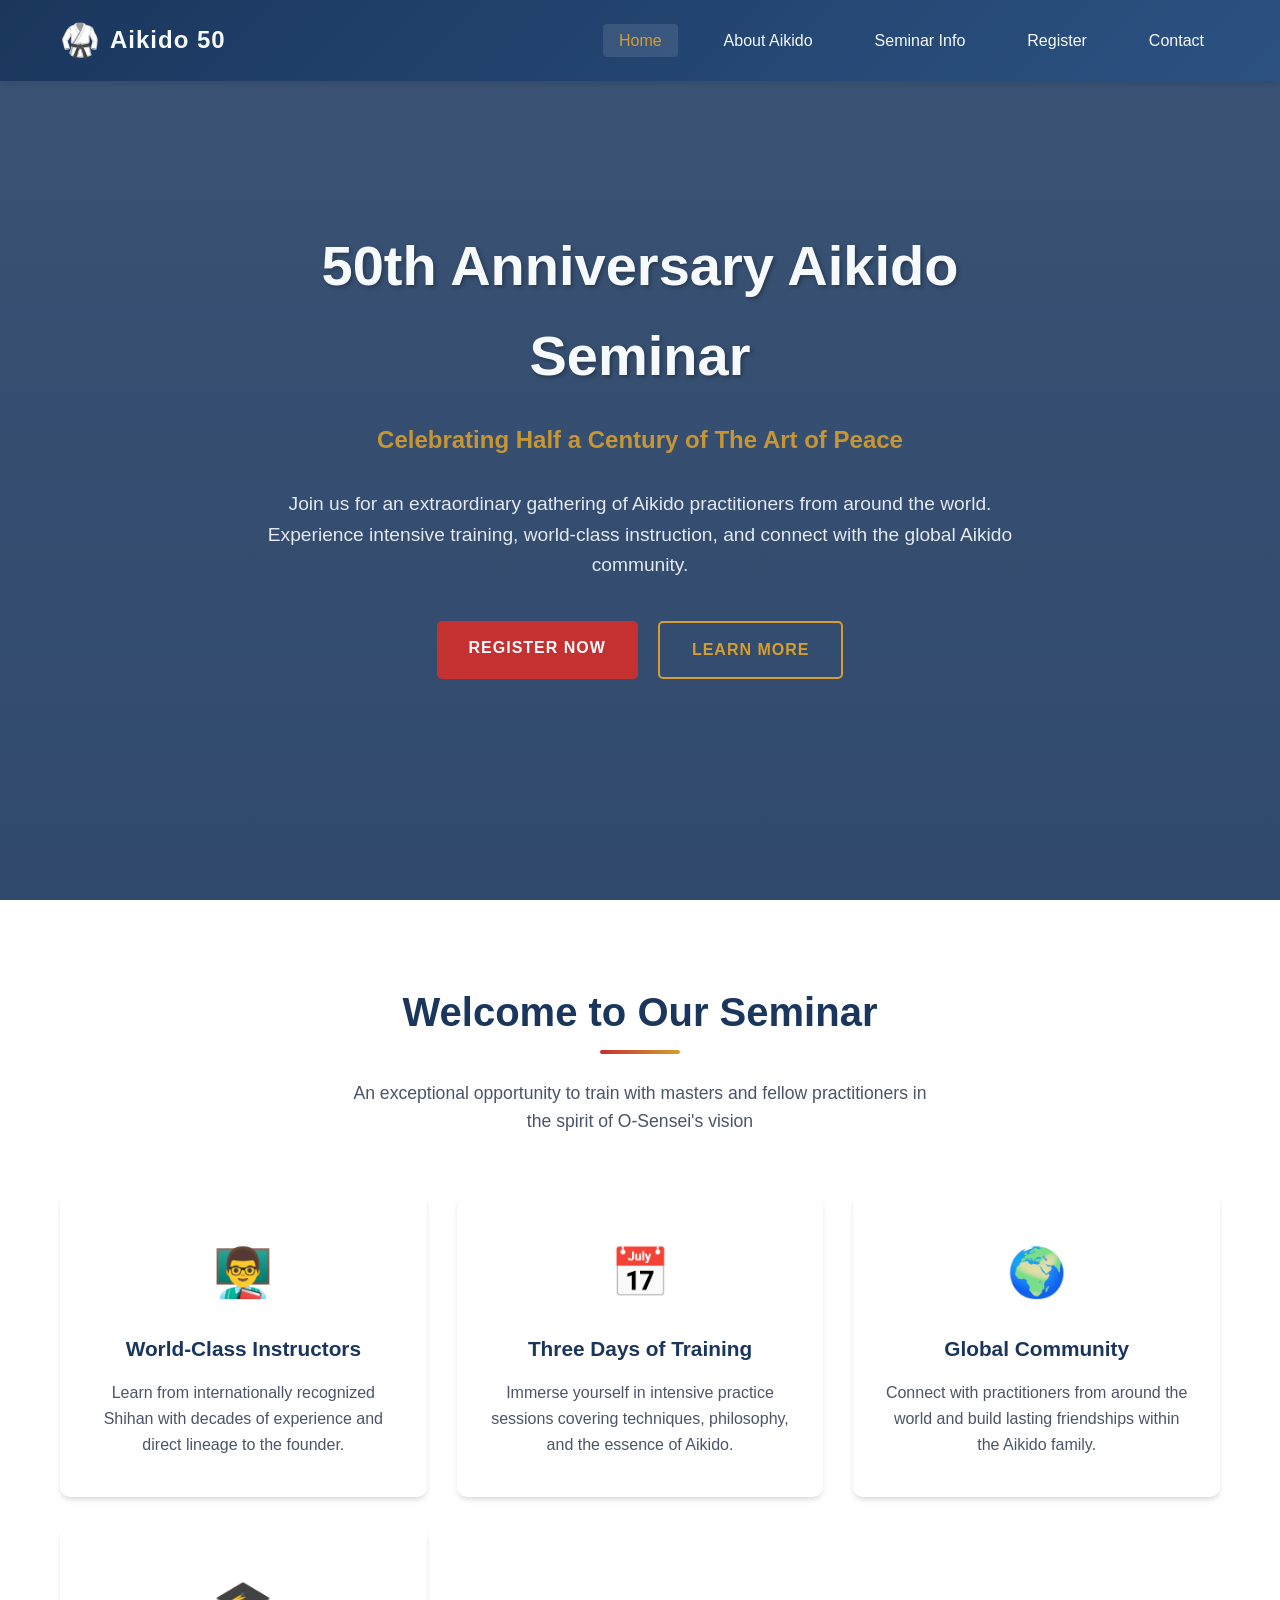
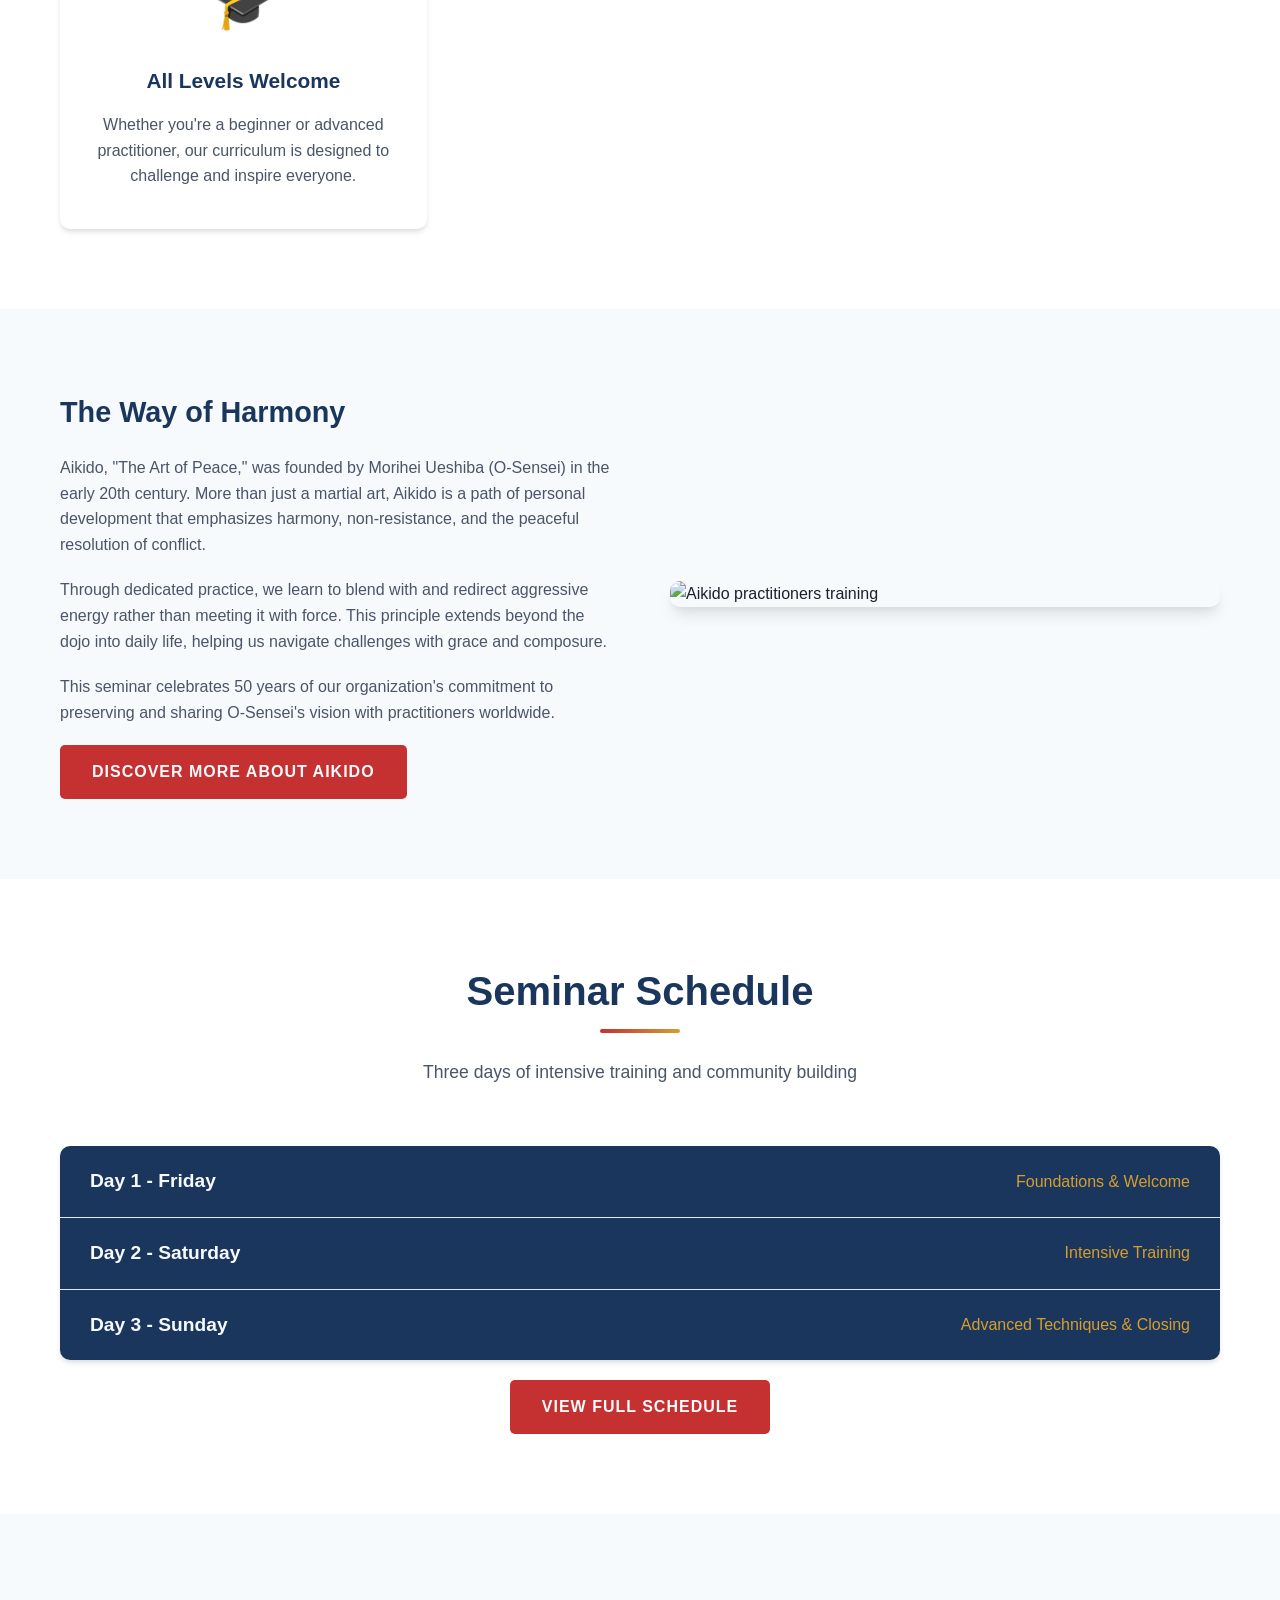
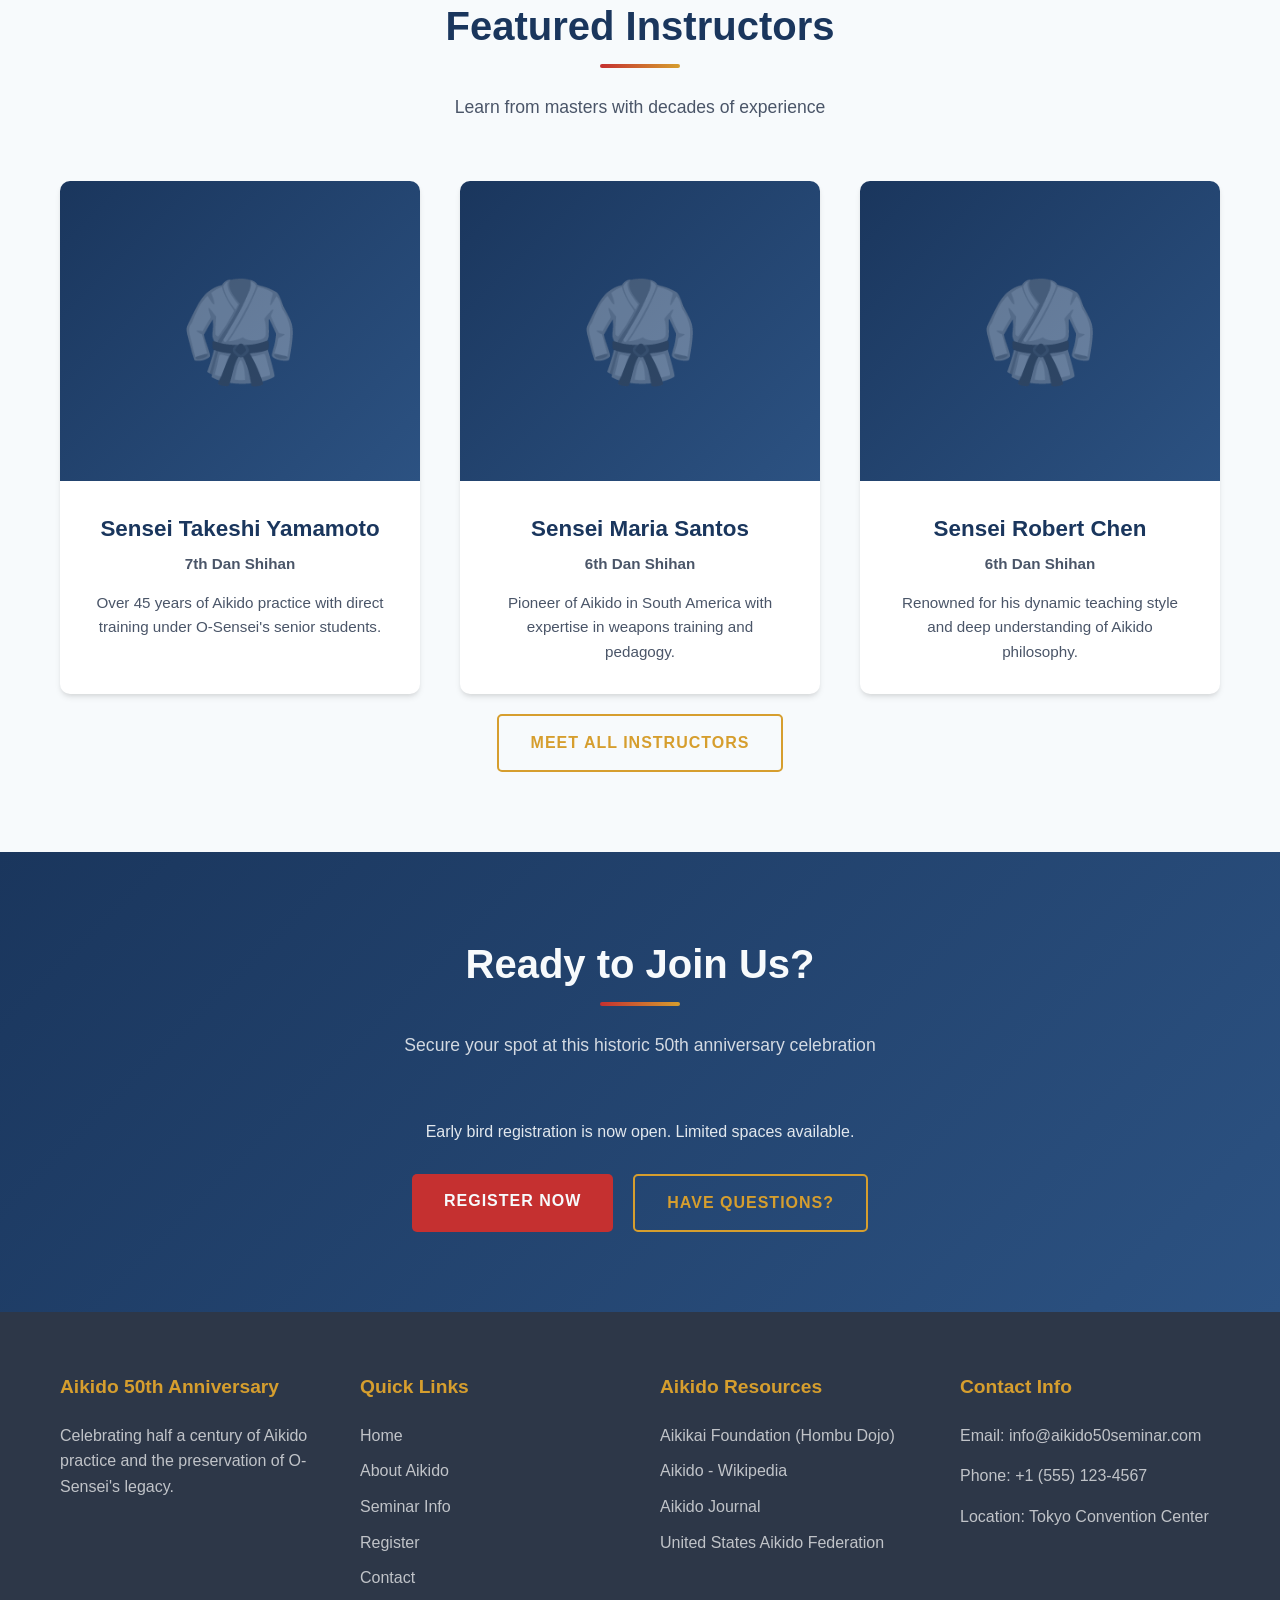
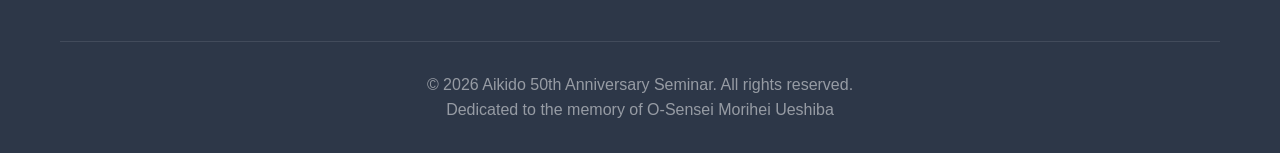
==== index.html @ 399cad99 "Add complete Aikido seminar website Create a responsive multi-page website for the Aikido 50th Anniv" ====
<!DOCTYPE html>
<html lang="en">
<head>
    <meta charset="UTF-8">
    <meta name="viewport" content="width=device-width, initial-scale=1.0">
    <meta name="description" content="Join us for an unforgettable Aikido seminar celebrating 50 years of practice. Learn from world-renowned instructors and deepen your understanding of the art of peace.">
    <meta name="keywords" content="Aikido, martial arts, seminar, workshop, self-defense, Japanese martial arts">
    <title>Aikido 50th Anniversary Seminar | The Art of Peace</title>
    <link rel="stylesheet" href="css/styles.css">
    <link rel="icon" type="image/svg+xml" href="data:image/svg+xml,<svg xmlns='http://www.w3.org/2000/svg' viewBox='0 0 100 100'><text y='.9em' font-size='90'>🥋</text></svg>">
</head>
<body>
    <!-- Header -->
    <header>
        <div class="nav-container">
            <a href="index.html" class="logo">
                <span class="logo-icon">🥋</span>
                <h1>Aikido 50</h1>
            </a>
            <nav>
                <ul>
                    <li><a href="index.html" class="active">Home</a></li>
                    <li><a href="about.html">About Aikido</a></li>
                    <li><a href="seminar.html">Seminar Info</a></li>
                    <li><a href="registration.html">Register</a></li>
                    <li><a href="contact.html">Contact</a></li>
                </ul>
            </nav>
            <div class="nav-toggle">
                <span></span>
                <span></span>
                <span></span>
            </div>
        </div>
    </header>

    <!-- Hero Section -->
    <section class="hero">
        <div class="hero-content">
            <h1>50th Anniversary Aikido Seminar</h1>
            <p class="subtitle">Celebrating Half a Century of The Art of Peace</p>
            <p>Join us for an extraordinary gathering of Aikido practitioners from around the world. Experience intensive training, world-class instruction, and connect with the global Aikido community.</p>
            <div class="btn-group">
                <a href="registration.html" class="btn btn-primary">Register Now</a>
                <a href="seminar.html" class="btn btn-secondary">Learn More</a>
            </div>
        </div>
    </section>

    <!-- Welcome Section -->
    <section class="bg-white">
        <div class="container">
            <div class="section-header">
                <h2>Welcome to Our Seminar</h2>
                <p>An exceptional opportunity to train with masters and fellow practitioners in the spirit of O-Sensei's vision</p>
            </div>
            <div class="features-grid">
                <div class="feature-card">
                    <div class="feature-icon">👨‍🏫</div>
                    <h3>World-Class Instructors</h3>
                    <p>Learn from internationally recognized Shihan with decades of experience and direct lineage to the founder.</p>
                </div>
                <div class="feature-card">
                    <div class="feature-icon">📅</div>
                    <h3>Three Days of Training</h3>
                    <p>Immerse yourself in intensive practice sessions covering techniques, philosophy, and the essence of Aikido.</p>
                </div>
                <div class="feature-card">
                    <div class="feature-icon">🌍</div>
                    <h3>Global Community</h3>
                    <p>Connect with practitioners from around the world and build lasting friendships within the Aikido family.</p>
                </div>
                <div class="feature-card">
                    <div class="feature-icon">🎓</div>
                    <h3>All Levels Welcome</h3>
                    <p>Whether you're a beginner or advanced practitioner, our curriculum is designed to challenge and inspire everyone.</p>
                </div>
            </div>
        </div>
    </section>

    <!-- About Preview Section -->
    <section class="bg-light">
        <div class="container">
            <div class="about-content">
                <div class="about-text">
                    <h3>The Way of Harmony</h3>
                    <p>Aikido, "The Art of Peace," was founded by Morihei Ueshiba (O-Sensei) in the early 20th century. More than just a martial art, Aikido is a path of personal development that emphasizes harmony, non-resistance, and the peaceful resolution of conflict.</p>
                    <p>Through dedicated practice, we learn to blend with and redirect aggressive energy rather than meeting it with force. This principle extends beyond the dojo into daily life, helping us navigate challenges with grace and composure.</p>
                    <p>This seminar celebrates 50 years of our organization's commitment to preserving and sharing O-Sensei's vision with practitioners worldwide.</p>
                    <a href="about.html" class="btn btn-primary">Discover More About Aikido</a>
                </div>
                <div class="about-image">
                    <img src="https://images.unsplash.com/photo-1555597673-b21d5c935865?w=600&h=400&fit=crop" alt="Aikido practitioners training">
                </div>
            </div>
        </div>
    </section>

    <!-- Quick Schedule Preview -->
    <section class="bg-white">
        <div class="container">
            <div class="section-header">
                <h2>Seminar Schedule</h2>
                <p>Three days of intensive training and community building</p>
            </div>
            <div class="schedule-container">
                <div class="schedule-day">
                    <div class="day-header">
                        <h3>Day 1 - Friday</h3>
                        <span>Foundations & Welcome</span>
                    </div>
                </div>
                <div class="schedule-day">
                    <div class="day-header">
                        <h3>Day 2 - Saturday</h3>
                        <span>Intensive Training</span>
                    </div>
                </div>
                <div class="schedule-day">
                    <div class="day-header">
                        <h3>Day 3 - Sunday</h3>
                        <span>Advanced Techniques & Closing</span>
                    </div>
                </div>
            </div>
            <div class="text-center mt-20">
                <a href="seminar.html" class="btn btn-primary">View Full Schedule</a>
            </div>
        </div>
    </section>

    <!-- Featured Instructors Preview -->
    <section class="bg-light">
        <div class="container">
            <div class="section-header">
                <h2>Featured Instructors</h2>
                <p>Learn from masters with decades of experience</p>
            </div>
            <div class="instructors-grid">
                <div class="instructor-card">
                    <div class="instructor-image">🥋</div>
                    <div class="instructor-info">
                        <h3>Sensei Takeshi Yamamoto</h3>
                        <p class="instructor-rank">7th Dan Shihan</p>
                        <p>Over 45 years of Aikido practice with direct training under O-Sensei's senior students.</p>
                    </div>
                </div>
                <div class="instructor-card">
                    <div class="instructor-image">🥋</div>
                    <div class="instructor-info">
                        <h3>Sensei Maria Santos</h3>
                        <p class="instructor-rank">6th Dan Shihan</p>
                        <p>Pioneer of Aikido in South America with expertise in weapons training and pedagogy.</p>
                    </div>
                </div>
                <div class="instructor-card">
                    <div class="instructor-image">🥋</div>
                    <div class="instructor-info">
                        <h3>Sensei Robert Chen</h3>
                        <p class="instructor-rank">6th Dan Shihan</p>
                        <p>Renowned for his dynamic teaching style and deep understanding of Aikido philosophy.</p>
                    </div>
                </div>
            </div>
            <div class="text-center mt-20">
                <a href="seminar.html#instructors" class="btn btn-secondary">Meet All Instructors</a>
            </div>
        </div>
    </section>

    <!-- CTA Section -->
    <section class="registration-section">
        <div class="container">
            <div class="section-header">
                <h2>Ready to Join Us?</h2>
                <p>Secure your spot at this historic 50th anniversary celebration</p>
            </div>
            <div class="text-center">
                <p style="margin-bottom: 30px; opacity: 0.9;">Early bird registration is now open. Limited spaces available.</p>
                <div class="btn-group">
                    <a href="registration.html" class="btn btn-primary">Register Now</a>
                    <a href="contact.html" class="btn btn-secondary">Have Questions?</a>
                </div>
            </div>
        </div>
    </section>

    <!-- Footer -->
    <footer>
        <div class="container">
            <div class="footer-content">
                <div class="footer-section">
                    <h4>Aikido 50th Anniversary</h4>
                    <p>Celebrating half a century of Aikido practice and the preservation of O-Sensei's legacy.</p>
                </div>
                <div class="footer-section">
                    <h4>Quick Links</h4>
                    <ul>
                        <li><a href="index.html">Home</a></li>
                        <li><a href="about.html">About Aikido</a></li>
                        <li><a href="seminar.html">Seminar Info</a></li>
                        <li><a href="registration.html">Register</a></li>
                        <li><a href="contact.html">Contact</a></li>
                    </ul>
                </div>
                <div class="footer-section">
                    <h4>Aikido Resources</h4>
                    <ul>
                        <li><a href="https://www.aikikai.or.jp/eng/" target="_blank" rel="noopener">Aikikai Foundation (Hombu Dojo)</a></li>
                        <li><a href="https://en.wikipedia.org/wiki/Aikido" target="_blank" rel="noopener">Aikido - Wikipedia</a></li>
                        <li><a href="https://www.aikidojournal.com/" target="_blank" rel="noopener">Aikido Journal</a></li>
                        <li><a href="https://www.usaikifed.com/" target="_blank" rel="noopener">United States Aikido Federation</a></li>
                    </ul>
                </div>
                <div class="footer-section">
                    <h4>Contact Info</h4>
                    <p>Email: info@aikido50seminar.com</p>
                    <p>Phone: +1 (555) 123-4567</p>
                    <p>Location: Tokyo Convention Center</p>
                </div>
            </div>
            <div class="footer-bottom">
                <p>&copy; 2026 Aikido 50th Anniversary Seminar. All rights reserved.</p>
                <p>Dedicated to the memory of O-Sensei Morihei Ueshiba</p>
            </div>
        </div>
    </footer>

    <script src="js/main.js"></script>
</body>
</html>
---- css/styles.css ----
/* Aikido Seminar Website - Main Stylesheet */

/* CSS Variables for consistent theming */
:root {
    --primary-color: #1a365d;
    --secondary-color: #c53030;
    --accent-color: #d69e2e;
    --light-bg: #f7fafc;
    --dark-bg: #2d3748;
    --text-primary: #1a202c;
    --text-secondary: #4a5568;
    --text-light: #f7fafc;
    --border-color: #e2e8f0;
    --shadow: 0 4px 6px -1px rgba(0, 0, 0, 0.1), 0 2px 4px -1px rgba(0, 0, 0, 0.06);
    --shadow-lg: 0 10px 15px -3px rgba(0, 0, 0, 0.1), 0 4px 6px -2px rgba(0, 0, 0, 0.05);
    --transition: all 0.3s ease;
}

/* Reset and Base Styles */
* {
    margin: 0;
    padding: 0;
    box-sizing: border-box;
}

html {
    scroll-behavior: smooth;
}

body {
    font-family: 'Segoe UI', Tahoma, Geneva, Verdana, sans-serif;
    line-height: 1.6;
    color: var(--text-primary);
    background-color: var(--light-bg);
}

a {
    text-decoration: none;
    color: inherit;
    transition: var(--transition);
}

ul {
    list-style: none;
}

img {
    max-width: 100%;
    height: auto;
}

/* Container */
.container {
    max-width: 1200px;
    margin: 0 auto;
    padding: 0 20px;
}

/* Header and Navigation */
header {
    background: linear-gradient(135deg, var(--primary-color) 0%, #2c5282 100%);
    color: var(--text-light);
    position: fixed;
    width: 100%;
    top: 0;
    z-index: 1000;
    box-shadow: var(--shadow-lg);
}

.nav-container {
    display: flex;
    justify-content: space-between;
    align-items: center;
    padding: 15px 20px;
    max-width: 1200px;
    margin: 0 auto;
}

.logo {
    display: flex;
    align-items: center;
    gap: 10px;
}

.logo h1 {
    font-size: 1.5rem;
    font-weight: 700;
    letter-spacing: 1px;
}

.logo-icon {
    font-size: 2rem;
}

nav ul {
    display: flex;
    gap: 30px;
}

nav ul li a {
    color: var(--text-light);
    font-weight: 500;
    padding: 8px 16px;
    border-radius: 4px;
    transition: var(--transition);
}

nav ul li a:hover,
nav ul li a.active {
    background-color: rgba(255, 255, 255, 0.1);
    color: var(--accent-color);
}

/* Mobile Navigation Toggle */
.nav-toggle {
    display: none;
    flex-direction: column;
    cursor: pointer;
    gap: 5px;
}

.nav-toggle span {
    width: 25px;
    height: 3px;
    background-color: var(--text-light);
    transition: var(--transition);
}

/* Hero Section */
.hero {
    background: linear-gradient(rgba(26, 54, 93, 0.85), rgba(26, 54, 93, 0.9)),
                url('https://images.unsplash.com/photo-1555597673-b21d5c935865?w=1920') center/cover no-repeat;
    min-height: 100vh;
    display: flex;
    align-items: center;
    justify-content: center;
    text-align: center;
    color: var(--text-light);
    padding-top: 80px;
}

.hero-content {
    max-width: 800px;
    padding: 40px 20px;
}

.hero h1 {
    font-size: 3.5rem;
    margin-bottom: 20px;
    text-shadow: 2px 2px 4px rgba(0, 0, 0, 0.3);
}

.hero .subtitle {
    font-size: 1.5rem;
    margin-bottom: 30px;
    color: var(--accent-color);
    font-weight: 600;
}

.hero p {
    font-size: 1.2rem;
    margin-bottom: 40px;
    opacity: 0.9;
}

/* Buttons */
.btn {
    display: inline-block;
    padding: 14px 32px;
    border-radius: 5px;
    font-weight: 600;
    font-size: 1rem;
    cursor: pointer;
    transition: var(--transition);
    border: none;
    text-transform: uppercase;
    letter-spacing: 1px;
}

.btn-primary {
    background-color: var(--secondary-color);
    color: var(--text-light);
}

.btn-primary:hover {
    background-color: #9b2c2c;
    transform: translateY(-2px);
    box-shadow: var(--shadow-lg);
}

.btn-secondary {
    background-color: transparent;
    border: 2px solid var(--accent-color);
    color: var(--accent-color);
}

.btn-secondary:hover {
    background-color: var(--accent-color);
    color: var(--primary-color);
}

.btn-group {
    display: flex;
    gap: 20px;
    justify-content: center;
    flex-wrap: wrap;
}

/* Sections */
section {
    padding: 80px 0;
}

.section-header {
    text-align: center;
    margin-bottom: 60px;
}

.section-header h2 {
    font-size: 2.5rem;
    color: var(--primary-color);
    margin-bottom: 15px;
    position: relative;
    display: inline-block;
}

.section-header h2::after {
    content: '';
    position: absolute;
    bottom: -10px;
    left: 50%;
    transform: translateX(-50%);
    width: 80px;
    height: 4px;
    background: linear-gradient(90deg, var(--secondary-color), var(--accent-color));
    border-radius: 2px;
}

.section-header p {
    color: var(--text-secondary);
    font-size: 1.1rem;
    max-width: 600px;
    margin: 20px auto 0;
}

/* Features/Info Cards */
.features-grid {
    display: grid;
    grid-template-columns: repeat(auto-fit, minmax(280px, 1fr));
    gap: 30px;
}

.feature-card {
    background: white;
    padding: 40px 30px;
    border-radius: 10px;
    text-align: center;
    box-shadow: var(--shadow);
    transition: var(--transition);
}

.feature-card:hover {
    transform: translateY(-10px);
    box-shadow: var(--shadow-lg);
}

.feature-icon {
    font-size: 3rem;
    margin-bottom: 20px;
}

.feature-card h3 {
    font-size: 1.3rem;
    color: var(--primary-color);
    margin-bottom: 15px;
}

.feature-card p {
    color: var(--text-secondary);
}

/* About Section */
.about-content {
    display: grid;
    grid-template-columns: 1fr 1fr;
    gap: 60px;
    align-items: center;
}

.about-text h3 {
    font-size: 1.8rem;
    color: var(--primary-color);
    margin-bottom: 20px;
}

.about-text p {
    color: var(--text-secondary);
    margin-bottom: 20px;
}

.about-image {
    border-radius: 10px;
    overflow: hidden;
    box-shadow: var(--shadow-lg);
}

.about-image img {
    width: 100%;
    height: 400px;
    object-fit: cover;
}

/* Schedule Section */
.schedule-container {
    background: white;
    border-radius: 10px;
    overflow: hidden;
    box-shadow: var(--shadow);
}

.schedule-day {
    border-bottom: 1px solid var(--border-color);
}

.schedule-day:last-child {
    border-bottom: none;
}

.day-header {
    background: var(--primary-color);
    color: var(--text-light);
    padding: 20px 30px;
    display: flex;
    justify-content: space-between;
    align-items: center;
    cursor: pointer;
    transition: var(--transition);
}

.day-header:hover {
    background: #2c5282;
}

.day-header h3 {
    font-size: 1.2rem;
}

.day-header span {
    color: var(--accent-color);
}

.schedule-items {
    padding: 0;
}

.schedule-item {
    display: grid;
    grid-template-columns: 120px 1fr;
    gap: 30px;
    padding: 25px 30px;
    border-bottom: 1px solid var(--border-color);
    transition: var(--transition);
}

.schedule-item:last-child {
    border-bottom: none;
}

.schedule-item:hover {
    background-color: var(--light-bg);
}

.schedule-time {
    font-weight: 600;
    color: var(--secondary-color);
}

.schedule-details h4 {
    color: var(--primary-color);
    margin-bottom: 5px;
}

.schedule-details p {
    color: var(--text-secondary);
    font-size: 0.95rem;
}

/* Instructors Section */
.instructors-grid {
    display: grid;
    grid-template-columns: repeat(auto-fit, minmax(300px, 1fr));
    gap: 40px;
}

.instructor-card {
    background: white;
    border-radius: 10px;
    overflow: hidden;
    box-shadow: var(--shadow);
    transition: var(--transition);
}

.instructor-card:hover {
    transform: translateY(-5px);
    box-shadow: var(--shadow-lg);
}

.instructor-image {
    height: 300px;
    background: linear-gradient(135deg, var(--primary-color), #2c5282);
    display: flex;
    align-items: center;
    justify-content: center;
    font-size: 6rem;
    color: rgba(255, 255, 255, 0.3);
}

.instructor-info {
    padding: 30px;
    text-align: center;
}

.instructor-info h3 {
    font-size: 1.4rem;
    color: var(--primary-color);
    margin-bottom: 5px;
}

.instructor-rank {
    color: var(--secondary-color);
    font-weight: 600;
    margin-bottom: 15px;
}

.instructor-info p {
    color: var(--text-secondary);
    font-size: 0.95rem;
}

/* Registration Form */
.registration-section {
    background: linear-gradient(135deg, var(--primary-color) 0%, #2c5282 100%);
    color: var(--text-light);
}

.registration-section .section-header h2 {
    color: var(--text-light);
}

.registration-section .section-header p {
    color: rgba(255, 255, 255, 0.8);
}

.registration-form {
    background: white;
    padding: 50px;
    border-radius: 10px;
    max-width: 700px;
    margin: 0 auto;
    box-shadow: var(--shadow-lg);
}

.form-group {
    margin-bottom: 25px;
}

.form-group label {
    display: block;
    margin-bottom: 8px;
    font-weight: 600;
    color: var(--primary-color);
}

.form-group input,
.form-group select,
.form-group textarea {
    width: 100%;
    padding: 14px;
    border: 2px solid var(--border-color);
    border-radius: 5px;
    font-size: 1rem;
    transition: var(--transition);
    font-family: inherit;
}

.form-group input:focus,
.form-group select:focus,
.form-group textarea:focus {
    outline: none;
    border-color: var(--primary-color);
    box-shadow: 0 0 0 3px rgba(26, 54, 93, 0.1);
}

.form-group textarea {
    resize: vertical;
    min-height: 120px;
}

.form-row {
    display: grid;
    grid-template-columns: 1fr 1fr;
    gap: 20px;
}

.form-checkbox {
    display: flex;
    align-items: flex-start;
    gap: 10px;
}

.form-checkbox input {
    width: auto;
    margin-top: 4px;
}

.form-checkbox label {
    font-weight: normal;
    color: var(--text-secondary);
}

.form-submit {
    text-align: center;
    margin-top: 30px;
}

/* Pricing Cards */
.pricing-grid {
    display: grid;
    grid-template-columns: repeat(auto-fit, minmax(280px, 1fr));
    gap: 30px;
    margin-bottom: 50px;
}

.pricing-card {
    background: white;
    border-radius: 10px;
    padding: 40px 30px;
    text-align: center;
    box-shadow: var(--shadow);
    transition: var(--transition);
    position: relative;
}

.pricing-card.featured {
    border: 3px solid var(--accent-color);
    transform: scale(1.05);
}

.pricing-card.featured::before {
    content: 'Most Popular';
    position: absolute;
    top: -15px;
    left: 50%;
    transform: translateX(-50%);
    background: var(--accent-color);
    color: var(--primary-color);
    padding: 5px 20px;
    border-radius: 20px;
    font-weight: 600;
    font-size: 0.85rem;
}

.pricing-card:hover {
    transform: translateY(-5px);
    box-shadow: var(--shadow-lg);
}

.pricing-card.featured:hover {
    transform: scale(1.05) translateY(-5px);
}

.pricing-card h3 {
    font-size: 1.4rem;
    color: var(--primary-color);
    margin-bottom: 15px;
}

.pricing-amount {
    font-size: 3rem;
    font-weight: 700;
    color: var(--secondary-color);
    margin-bottom: 20px;
}

.pricing-amount span {
    font-size: 1rem;
    color: var(--text-secondary);
}

.pricing-features {
    margin-bottom: 30px;
}

.pricing-features li {
    padding: 10px 0;
    border-bottom: 1px solid var(--border-color);
    color: var(--text-secondary);
}

.pricing-features li:last-child {
    border-bottom: none;
}

/* Contact Section */
.contact-content {
    display: grid;
    grid-template-columns: 1fr 1fr;
    gap: 60px;
}

.contact-info h3 {
    font-size: 1.5rem;
    color: var(--primary-color);
    margin-bottom: 30px;
}

.contact-item {
    display: flex;
    align-items: flex-start;
    gap: 20px;
    margin-bottom: 30px;
}

.contact-icon {
    width: 50px;
    height: 50px;
    background: var(--primary-color);
    border-radius: 50%;
    display: flex;
    align-items: center;
    justify-content: center;
    font-size: 1.3rem;
    flex-shrink: 0;
}

.contact-details h4 {
    color: var(--primary-color);
    margin-bottom: 5px;
}

.contact-details p,
.contact-details a {
    color: var(--text-secondary);
}

.contact-details a:hover {
    color: var(--secondary-color);
}

.social-links {
    display: flex;
    gap: 15px;
    margin-top: 30px;
}

.social-links a {
    width: 45px;
    height: 45px;
    background: var(--primary-color);
    border-radius: 50%;
    display: flex;
    align-items: center;
    justify-content: center;
    font-size: 1.2rem;
    transition: var(--transition);
}

.social-links a:hover {
    background: var(--secondary-color);
    transform: translateY(-3px);
}

.contact-form {
    background: white;
    padding: 40px;
    border-radius: 10px;
    box-shadow: var(--shadow);
}

/* Map */
.map-container {
    margin-top: 60px;
    border-radius: 10px;
    overflow: hidden;
    box-shadow: var(--shadow);
}

.map-container iframe {
    width: 100%;
    height: 400px;
    border: none;
}

/* Footer */
footer {
    background: var(--dark-bg);
    color: var(--text-light);
    padding: 60px 0 30px;
}

.footer-content {
    display: grid;
    grid-template-columns: repeat(auto-fit, minmax(250px, 1fr));
    gap: 40px;
    margin-bottom: 40px;
}

.footer-section h4 {
    font-size: 1.2rem;
    margin-bottom: 20px;
    color: var(--accent-color);
}

.footer-section p {
    color: rgba(255, 255, 255, 0.7);
    margin-bottom: 15px;
}

.footer-section ul li {
    margin-bottom: 10px;
}

.footer-section ul li a {
    color: rgba(255, 255, 255, 0.7);
    transition: var(--transition);
}

.footer-section ul li a:hover {
    color: var(--accent-color);
}

.footer-bottom {
    border-top: 1px solid rgba(255, 255, 255, 0.1);
    padding-top: 30px;
    text-align: center;
    color: rgba(255, 255, 255, 0.5);
}

.footer-bottom a {
    color: var(--accent-color);
}

/* Page Hero (for inner pages) */
.page-hero {
    background: linear-gradient(rgba(26, 54, 93, 0.9), rgba(26, 54, 93, 0.95)),
                url('https://images.unsplash.com/photo-1555597673-b21d5c935865?w=1920') center/cover no-repeat;
    padding: 150px 0 80px;
    text-align: center;
    color: var(--text-light);
}

.page-hero h1 {
    font-size: 3rem;
    margin-bottom: 15px;
}

.page-hero p {
    font-size: 1.2rem;
    opacity: 0.9;
}

/* Alert Messages */
.alert {
    padding: 15px 20px;
    border-radius: 5px;
    margin-bottom: 20px;
}

.alert-success {
    background-color: #c6f6d5;
    color: #276749;
    border: 1px solid #9ae6b4;
}

.alert-error {
    background-color: #fed7d7;
    color: #c53030;
    border: 1px solid #feb2b2;
}

/* FAQ Section */
.faq-container {
    max-width: 800px;
    margin: 0 auto;
}

.faq-item {
    background: white;
    border-radius: 10px;
    margin-bottom: 15px;
    box-shadow: var(--shadow);
    overflow: hidden;
}

.faq-question {
    padding: 25px 30px;
    cursor: pointer;
    display: flex;
    justify-content: space-between;
    align-items: center;
    transition: var(--transition);
}

.faq-question:hover {
    background-color: var(--light-bg);
}

.faq-question h4 {
    color: var(--primary-color);
    font-size: 1.1rem;
}

.faq-toggle {
    font-size: 1.5rem;
    color: var(--secondary-color);
    transition: var(--transition);
}

.faq-item.active .faq-toggle {
    transform: rotate(45deg);
}

.faq-answer {
    padding: 0 30px 25px;
    color: var(--text-secondary);
    display: none;
}

.faq-item.active .faq-answer {
    display: block;
}

/* External Links Section */
.external-links {
    display: grid;
    grid-template-columns: repeat(auto-fit, minmax(250px, 1fr));
    gap: 20px;
}

.external-link-card {
    background: white;
    padding: 25px;
    border-radius: 10px;
    box-shadow: var(--shadow);
    display: flex;
    align-items: center;
    gap: 15px;
    transition: var(--transition);
}

.external-link-card:hover {
    transform: translateY(-3px);
    box-shadow: var(--shadow-lg);
}

.external-link-card .link-icon {
    font-size: 2rem;
}

.external-link-card h4 {
    color: var(--primary-color);
    margin-bottom: 5px;
}

.external-link-card p {
    color: var(--text-secondary);
    font-size: 0.9rem;
}

/* Responsive Design */
@media (max-width: 992px) {
    .about-content,
    .contact-content {
        grid-template-columns: 1fr;
        gap: 40px;
    }

    .pricing-card.featured {
        transform: none;
    }

    .pricing-card.featured:hover {
        transform: translateY(-5px);
    }
}

@media (max-width: 768px) {
    .nav-toggle {
        display: flex;
    }

    nav ul {
        display: none;
        position: absolute;
        top: 100%;
        left: 0;
        right: 0;
        background: var(--primary-color);
        flex-direction: column;
        padding: 20px;
        gap: 10px;
    }

    nav ul.active {
        display: flex;
    }

    nav ul li a {
        display: block;
        padding: 12px 16px;
    }

    .hero h1 {
        font-size: 2.5rem;
    }

    .hero .subtitle {
        font-size: 1.2rem;
    }

    .section-header h2 {
        font-size: 2rem;
    }

    .page-hero h1 {
        font-size: 2.2rem;
    }

    .form-row {
        grid-template-columns: 1fr;
    }

    .registration-form,
    .contact-form {
        padding: 30px 20px;
    }

    .schedule-item {
        grid-template-columns: 1fr;
        gap: 10px;
    }
}

@media (max-width: 480px) {
    .hero h1 {
        font-size: 2rem;
    }

    .btn {
        padding: 12px 24px;
        font-size: 0.9rem;
    }

    .btn-group {
        flex-direction: column;
        align-items: center;
    }

    .feature-card,
    .pricing-card {
        padding: 30px 20px;
    }
}

/* Utilities */
.text-center {
    text-align: center;
}

.mt-20 {
    margin-top: 20px;
}

.mb-20 {
    margin-bottom: 20px;
}

.bg-light {
    background-color: var(--light-bg);
}

.bg-white {
    background-color: white;
}
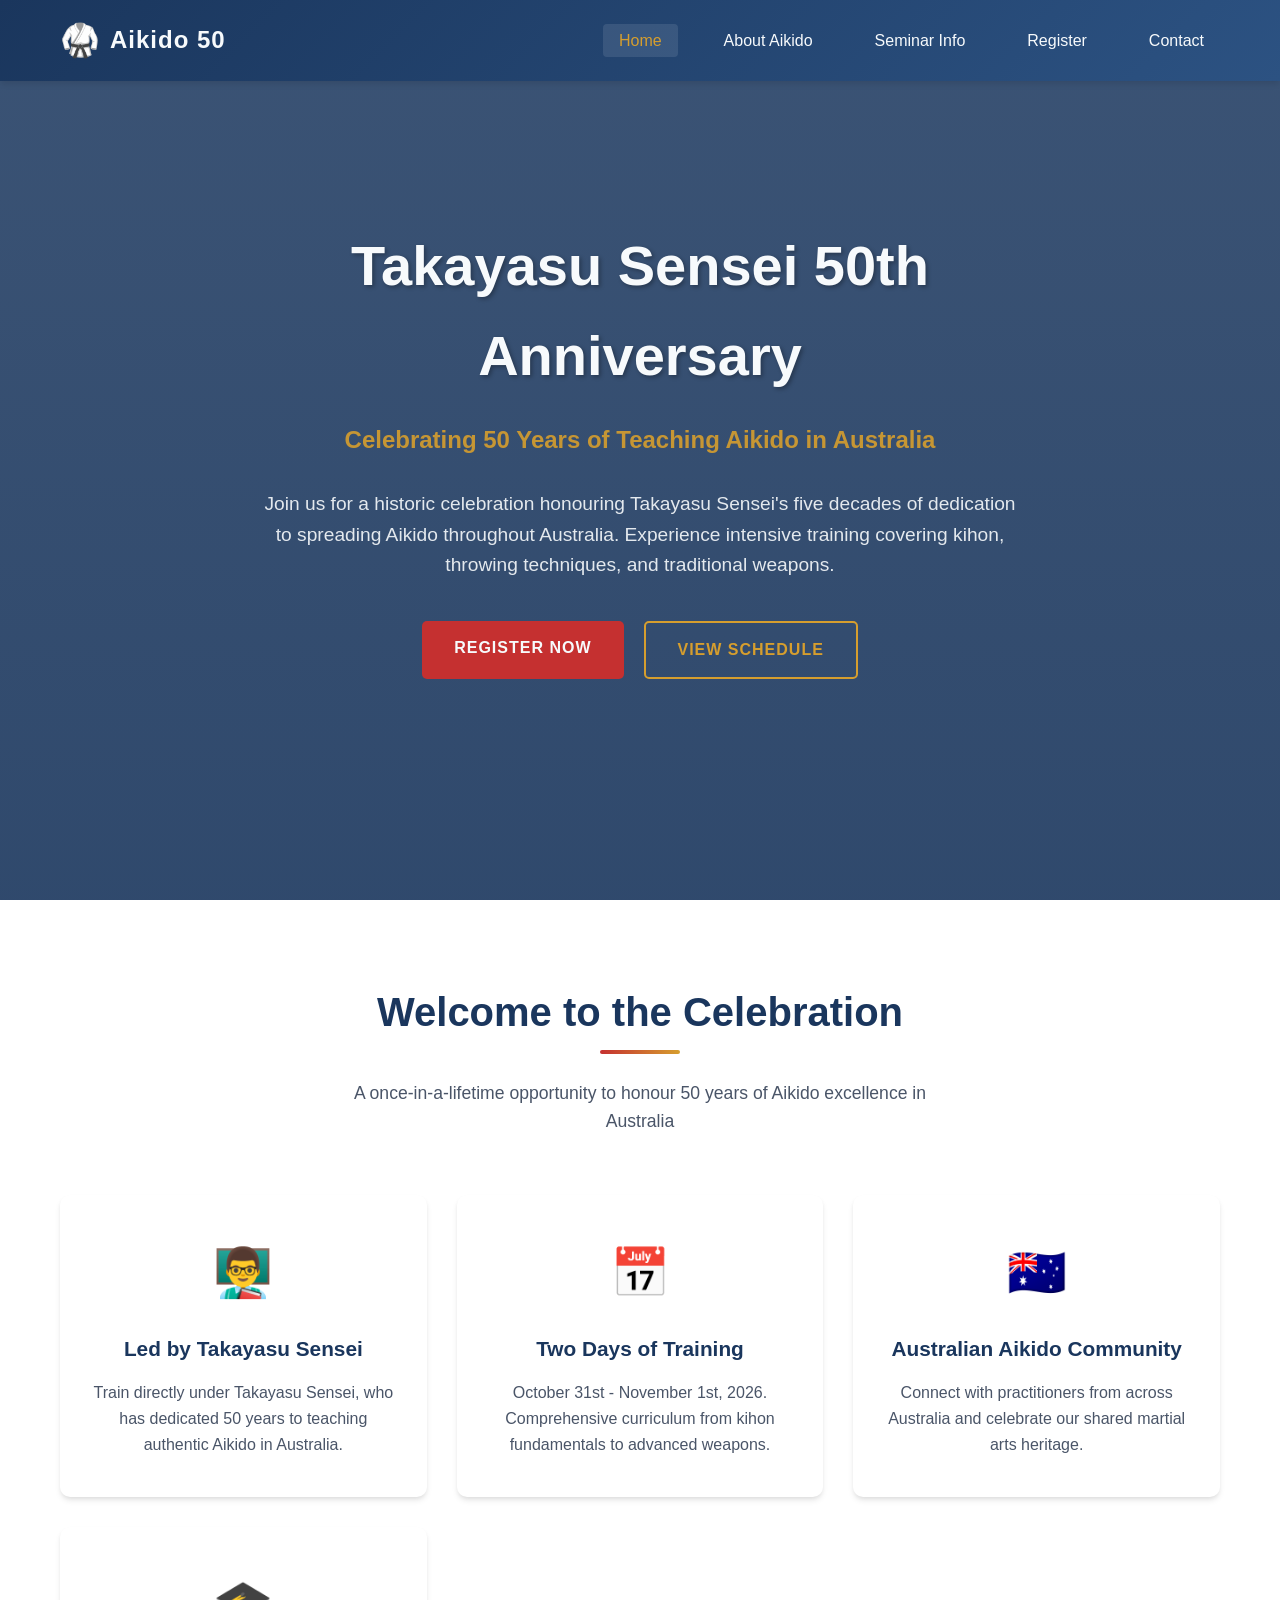
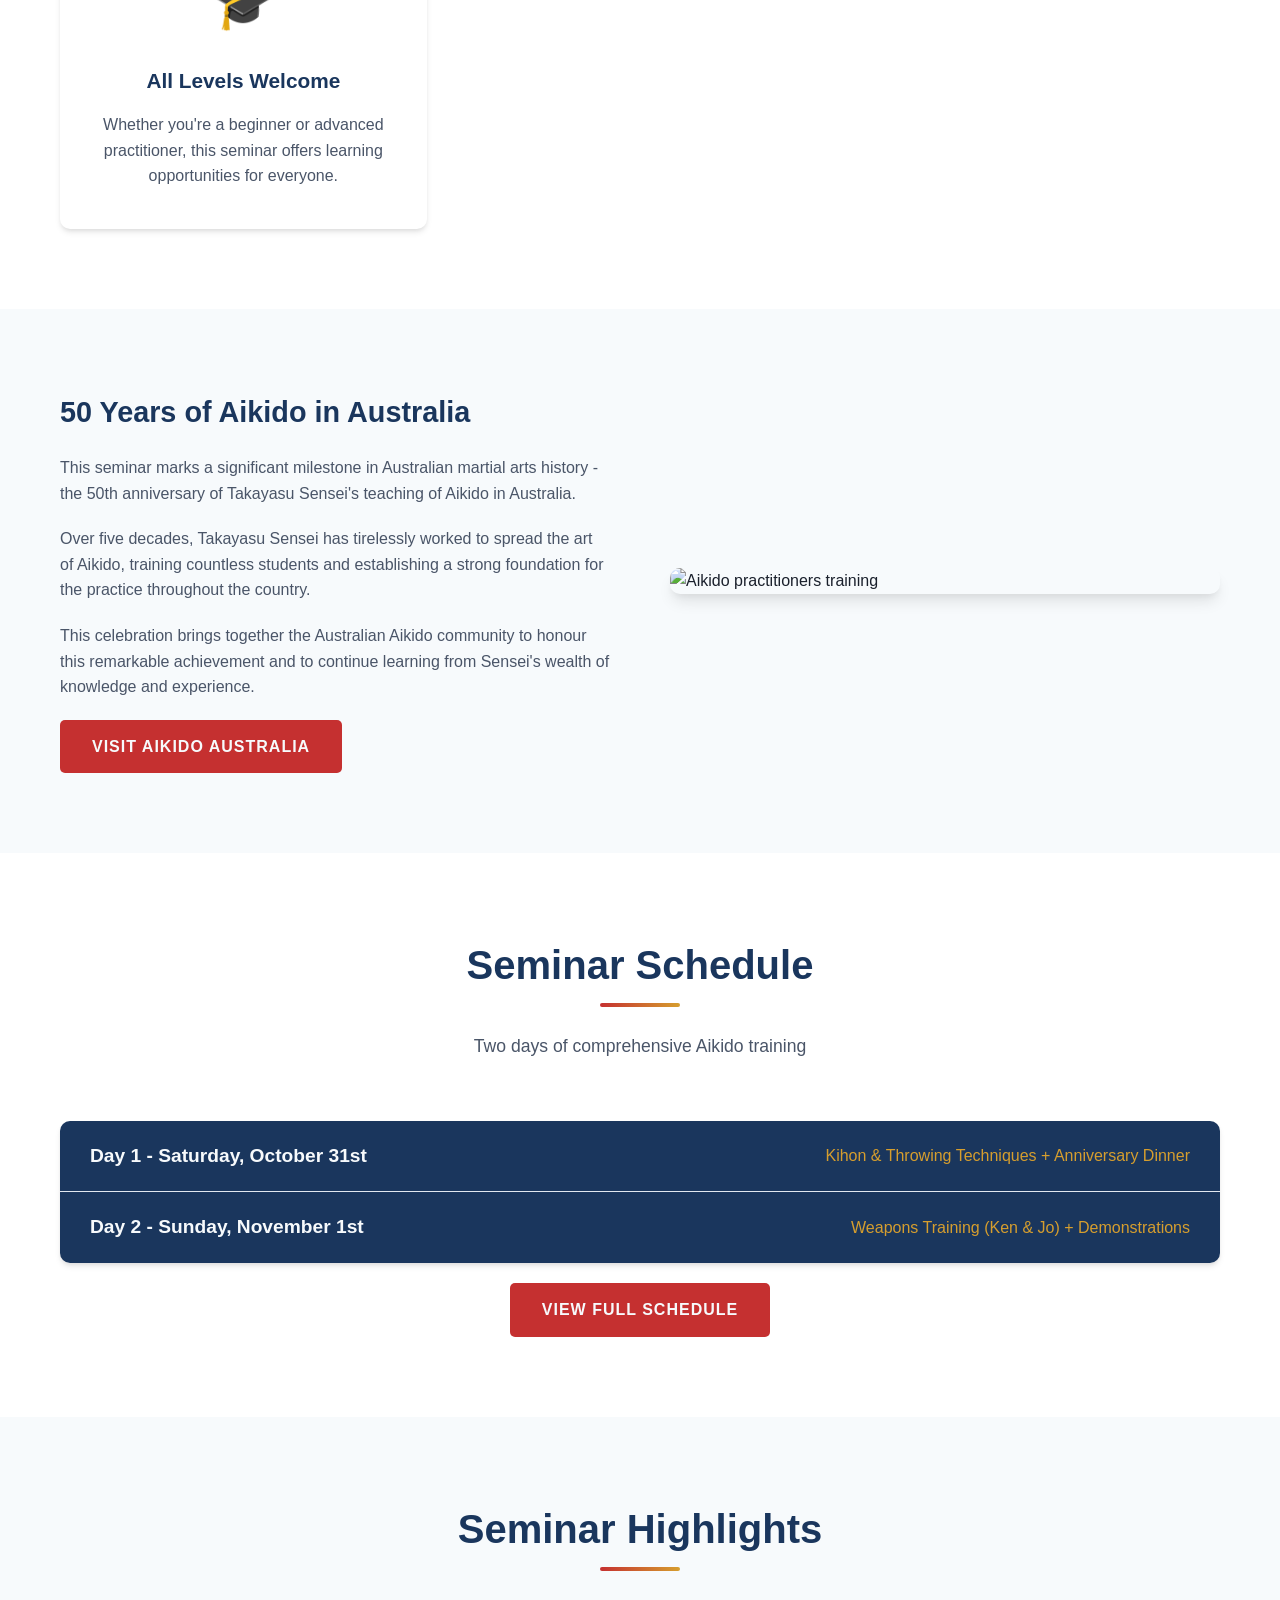
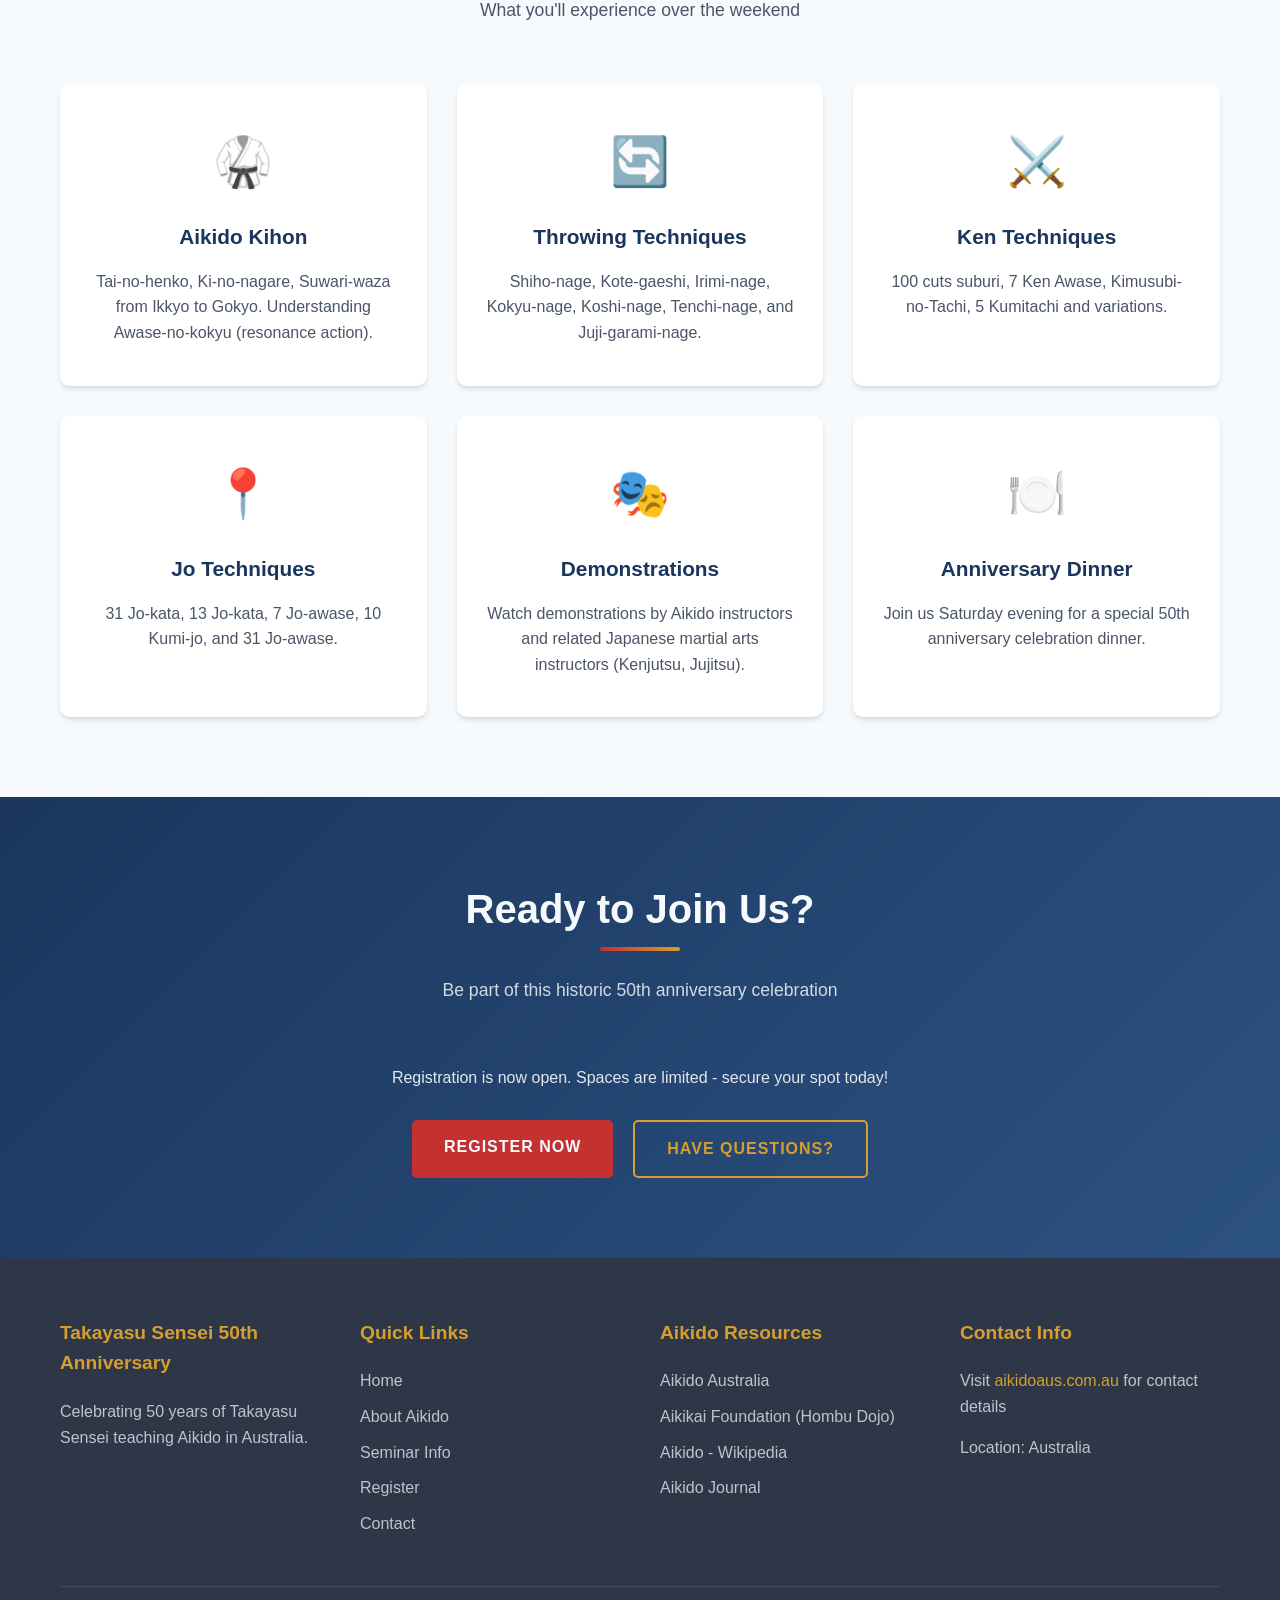
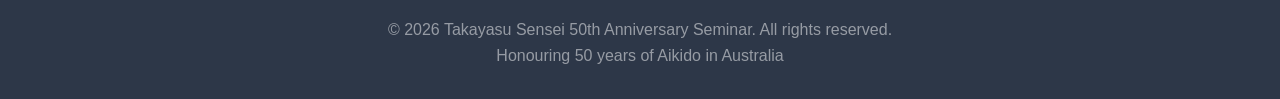
==== commit 02c2b609: "Update website for Takayasu Sensei's 50th anniversary in Australia - Rebrand all pages for Takayasu " ====
--- a/index.html
+++ b/index.html
@@ -3,9 +3,9 @@
 <head>
     <meta charset="UTF-8">
     <meta name="viewport" content="width=device-width, initial-scale=1.0">
-    <meta name="description" content="Join us for an unforgettable Aikido seminar celebrating 50 years of practice. Learn from world-renowned instructors and deepen your understanding of the art of peace.">
-    <meta name="keywords" content="Aikido, martial arts, seminar, workshop, self-defense, Japanese martial arts">
-    <title>Aikido 50th Anniversary Seminar | The Art of Peace</title>
+    <meta name="description" content="Celebrate 50 years of Takayasu Sensei teaching Aikido in Australia. Join us for a special anniversary seminar featuring intensive training in kihon, throwing techniques, and weapons.">
+    <meta name="keywords" content="Aikido, Australia, Takayasu Sensei, seminar, martial arts, 50th anniversary, Aikido Australia">
+    <title>Takayasu Sensei 50th Anniversary Seminar | Aikido Australia</title>
     <link rel="stylesheet" href="css/styles.css">
     <link rel="icon" type="image/svg+xml" href="data:image/svg+xml,<svg xmlns='http://www.w3.org/2000/svg' viewBox='0 0 100 100'><text y='.9em' font-size='90'>🥋</text></svg>">
 </head>
@@ -37,12 +37,12 @@
     <!-- Hero Section -->
     <section class="hero">
         <div class="hero-content">
-            <h1>50th Anniversary Aikido Seminar</h1>
-            <p class="subtitle">Celebrating Half a Century of The Art of Peace</p>
-            <p>Join us for an extraordinary gathering of Aikido practitioners from around the world. Experience intensive training, world-class instruction, and connect with the global Aikido community.</p>
+            <h1>Takayasu Sensei 50th Anniversary</h1>
+            <p class="subtitle">Celebrating 50 Years of Teaching Aikido in Australia</p>
+            <p>Join us for a historic celebration honouring Takayasu Sensei's five decades of dedication to spreading Aikido throughout Australia. Experience intensive training covering kihon, throwing techniques, and traditional weapons.</p>
             <div class="btn-group">
                 <a href="registration.html" class="btn btn-primary">Register Now</a>
-                <a href="seminar.html" class="btn btn-secondary">Learn More</a>
+                <a href="seminar.html" class="btn btn-secondary">View Schedule</a>
             </div>
         </div>
     </section>
@@ -51,29 +51,29 @@
     <section class="bg-white">
         <div class="container">
             <div class="section-header">
-                <h2>Welcome to Our Seminar</h2>
-                <p>An exceptional opportunity to train with masters and fellow practitioners in the spirit of O-Sensei's vision</p>
+                <h2>Welcome to the Celebration</h2>
+                <p>A once-in-a-lifetime opportunity to honour 50 years of Aikido excellence in Australia</p>
             </div>
             <div class="features-grid">
                 <div class="feature-card">
                     <div class="feature-icon">👨‍🏫</div>
-                    <h3>World-Class Instructors</h3>
-                    <p>Learn from internationally recognized Shihan with decades of experience and direct lineage to the founder.</p>
+                    <h3>Led by Takayasu Sensei</h3>
+                    <p>Train directly under Takayasu Sensei, who has dedicated 50 years to teaching authentic Aikido in Australia.</p>
                 </div>
                 <div class="feature-card">
                     <div class="feature-icon">📅</div>
-                    <h3>Three Days of Training</h3>
-                    <p>Immerse yourself in intensive practice sessions covering techniques, philosophy, and the essence of Aikido.</p>
-                </div>
-                <div class="feature-card">
-                    <div class="feature-icon">🌍</div>
-                    <h3>Global Community</h3>
-                    <p>Connect with practitioners from around the world and build lasting friendships within the Aikido family.</p>
+                    <h3>Two Days of Training</h3>
+                    <p>October 31st - November 1st, 2026. Comprehensive curriculum from kihon fundamentals to advanced weapons.</p>
+                </div>
+                <div class="feature-card">
+                    <div class="feature-icon">🇦🇺</div>
+                    <h3>Australian Aikido Community</h3>
+                    <p>Connect with practitioners from across Australia and celebrate our shared martial arts heritage.</p>
                 </div>
                 <div class="feature-card">
                     <div class="feature-icon">🎓</div>
                     <h3>All Levels Welcome</h3>
-                    <p>Whether you're a beginner or advanced practitioner, our curriculum is designed to challenge and inspire everyone.</p>
+                    <p>Whether you're a beginner or advanced practitioner, this seminar offers learning opportunities for everyone.</p>
                 </div>
             </div>
         </div>
@@ -84,11 +84,11 @@
         <div class="container">
             <div class="about-content">
                 <div class="about-text">
-                    <h3>The Way of Harmony</h3>
-                    <p>Aikido, "The Art of Peace," was founded by Morihei Ueshiba (O-Sensei) in the early 20th century. More than just a martial art, Aikido is a path of personal development that emphasizes harmony, non-resistance, and the peaceful resolution of conflict.</p>
-                    <p>Through dedicated practice, we learn to blend with and redirect aggressive energy rather than meeting it with force. This principle extends beyond the dojo into daily life, helping us navigate challenges with grace and composure.</p>
-                    <p>This seminar celebrates 50 years of our organization's commitment to preserving and sharing O-Sensei's vision with practitioners worldwide.</p>
-                    <a href="about.html" class="btn btn-primary">Discover More About Aikido</a>
+                    <h3>50 Years of Aikido in Australia</h3>
+                    <p>This seminar marks a significant milestone in Australian martial arts history - the 50th anniversary of Takayasu Sensei's teaching of Aikido in Australia.</p>
+                    <p>Over five decades, Takayasu Sensei has tirelessly worked to spread the art of Aikido, training countless students and establishing a strong foundation for the practice throughout the country.</p>
+                    <p>This celebration brings together the Australian Aikido community to honour this remarkable achievement and to continue learning from Sensei's wealth of knowledge and experience.</p>
+                    <a href="https://aikidoaus.com.au/" target="_blank" rel="noopener" class="btn btn-primary">Visit Aikido Australia</a>
                 </div>
                 <div class="about-image">
                     <img src="https://images.unsplash.com/photo-1555597673-b21d5c935865?w=600&h=400&fit=crop" alt="Aikido practitioners training">
@@ -102,25 +102,19 @@
         <div class="container">
             <div class="section-header">
                 <h2>Seminar Schedule</h2>
-                <p>Three days of intensive training and community building</p>
+                <p>Two days of comprehensive Aikido training</p>
             </div>
             <div class="schedule-container">
                 <div class="schedule-day">
                     <div class="day-header">
-                        <h3>Day 1 - Friday</h3>
-                        <span>Foundations & Welcome</span>
+                        <h3>Day 1 - Saturday, October 31st</h3>
+                        <span>Kihon & Throwing Techniques + Anniversary Dinner</span>
                     </div>
                 </div>
                 <div class="schedule-day">
                     <div class="day-header">
-                        <h3>Day 2 - Saturday</h3>
-                        <span>Intensive Training</span>
-                    </div>
-                </div>
-                <div class="schedule-day">
-                    <div class="day-header">
-                        <h3>Day 3 - Sunday</h3>
-                        <span>Advanced Techniques & Closing</span>
+                        <h3>Day 2 - Sunday, November 1st</h3>
+                        <span>Weapons Training (Ken & Jo) + Demonstrations</span>
                     </div>
                 </div>
             </div>
@@ -130,41 +124,44 @@
         </div>
     </section>
 
-    <!-- Featured Instructors Preview -->
+    <!-- Seminar Highlights -->
     <section class="bg-light">
         <div class="container">
             <div class="section-header">
-                <h2>Featured Instructors</h2>
-                <p>Learn from masters with decades of experience</p>
-            </div>
-            <div class="instructors-grid">
-                <div class="instructor-card">
-                    <div class="instructor-image">🥋</div>
-                    <div class="instructor-info">
-                        <h3>Sensei Takeshi Yamamoto</h3>
-                        <p class="instructor-rank">7th Dan Shihan</p>
-                        <p>Over 45 years of Aikido practice with direct training under O-Sensei's senior students.</p>
-                    </div>
-                </div>
-                <div class="instructor-card">
-                    <div class="instructor-image">🥋</div>
-                    <div class="instructor-info">
-                        <h3>Sensei Maria Santos</h3>
-                        <p class="instructor-rank">6th Dan Shihan</p>
-                        <p>Pioneer of Aikido in South America with expertise in weapons training and pedagogy.</p>
-                    </div>
-                </div>
-                <div class="instructor-card">
-                    <div class="instructor-image">🥋</div>
-                    <div class="instructor-info">
-                        <h3>Sensei Robert Chen</h3>
-                        <p class="instructor-rank">6th Dan Shihan</p>
-                        <p>Renowned for his dynamic teaching style and deep understanding of Aikido philosophy.</p>
-                    </div>
-                </div>
-            </div>
-            <div class="text-center mt-20">
-                <a href="seminar.html#instructors" class="btn btn-secondary">Meet All Instructors</a>
+                <h2>Seminar Highlights</h2>
+                <p>What you'll experience over the weekend</p>
+            </div>
+            <div class="features-grid">
+                <div class="feature-card">
+                    <div class="feature-icon">🥋</div>
+                    <h3>Aikido Kihon</h3>
+                    <p>Tai-no-henko, Ki-no-nagare, Suwari-waza from Ikkyo to Gokyo. Understanding Awase-no-kokyu (resonance action).</p>
+                </div>
+                <div class="feature-card">
+                    <div class="feature-icon">🔄</div>
+                    <h3>Throwing Techniques</h3>
+                    <p>Shiho-nage, Kote-gaeshi, Irimi-nage, Kokyu-nage, Koshi-nage, Tenchi-nage, and Juji-garami-nage.</p>
+                </div>
+                <div class="feature-card">
+                    <div class="feature-icon">⚔️</div>
+                    <h3>Ken Techniques</h3>
+                    <p>100 cuts suburi, 7 Ken Awase, Kimusubi-no-Tachi, 5 Kumitachi and variations.</p>
+                </div>
+                <div class="feature-card">
+                    <div class="feature-icon">📍</div>
+                    <h3>Jo Techniques</h3>
+                    <p>31 Jo-kata, 13 Jo-kata, 7 Jo-awase, 10 Kumi-jo, and 31 Jo-awase.</p>
+                </div>
+                <div class="feature-card">
+                    <div class="feature-icon">🎭</div>
+                    <h3>Demonstrations</h3>
+                    <p>Watch demonstrations by Aikido instructors and related Japanese martial arts instructors (Kenjutsu, Jujitsu).</p>
+                </div>
+                <div class="feature-card">
+                    <div class="feature-icon">🍽️</div>
+                    <h3>Anniversary Dinner</h3>
+                    <p>Join us Saturday evening for a special 50th anniversary celebration dinner.</p>
+                </div>
             </div>
         </div>
     </section>
@@ -174,10 +171,10 @@
         <div class="container">
             <div class="section-header">
                 <h2>Ready to Join Us?</h2>
-                <p>Secure your spot at this historic 50th anniversary celebration</p>
+                <p>Be part of this historic 50th anniversary celebration</p>
             </div>
             <div class="text-center">
-                <p style="margin-bottom: 30px; opacity: 0.9;">Early bird registration is now open. Limited spaces available.</p>
+                <p style="margin-bottom: 30px; opacity: 0.9;">Registration is now open. Spaces are limited - secure your spot today!</p>
                 <div class="btn-group">
                     <a href="registration.html" class="btn btn-primary">Register Now</a>
                     <a href="contact.html" class="btn btn-secondary">Have Questions?</a>
@@ -191,8 +188,8 @@
         <div class="container">
             <div class="footer-content">
                 <div class="footer-section">
-                    <h4>Aikido 50th Anniversary</h4>
-                    <p>Celebrating half a century of Aikido practice and the preservation of O-Sensei's legacy.</p>
+                    <h4>Takayasu Sensei 50th Anniversary</h4>
+                    <p>Celebrating 50 years of Takayasu Sensei teaching Aikido in Australia.</p>
                 </div>
                 <div class="footer-section">
                     <h4>Quick Links</h4>
@@ -207,22 +204,21 @@
                 <div class="footer-section">
                     <h4>Aikido Resources</h4>
                     <ul>
+                        <li><a href="https://aikidoaus.com.au/" target="_blank" rel="noopener">Aikido Australia</a></li>
                         <li><a href="https://www.aikikai.or.jp/eng/" target="_blank" rel="noopener">Aikikai Foundation (Hombu Dojo)</a></li>
                         <li><a href="https://en.wikipedia.org/wiki/Aikido" target="_blank" rel="noopener">Aikido - Wikipedia</a></li>
                         <li><a href="https://www.aikidojournal.com/" target="_blank" rel="noopener">Aikido Journal</a></li>
-                        <li><a href="https://www.usaikifed.com/" target="_blank" rel="noopener">United States Aikido Federation</a></li>
                     </ul>
                 </div>
                 <div class="footer-section">
                     <h4>Contact Info</h4>
-                    <p>Email: info@aikido50seminar.com</p>
-                    <p>Phone: +1 (555) 123-4567</p>
-                    <p>Location: Tokyo Convention Center</p>
+                    <p>Visit <a href="https://aikidoaus.com.au/" target="_blank" rel="noopener" style="color: var(--accent-color);">aikidoaus.com.au</a> for contact details</p>
+                    <p>Location: Australia</p>
                 </div>
             </div>
             <div class="footer-bottom">
-                <p>&copy; 2026 Aikido 50th Anniversary Seminar. All rights reserved.</p>
-                <p>Dedicated to the memory of O-Sensei Morihei Ueshiba</p>
+                <p>&copy; 2026 Takayasu Sensei 50th Anniversary Seminar. All rights reserved.</p>
+                <p>Honouring 50 years of Aikido in Australia</p>
             </div>
         </div>
     </footer>
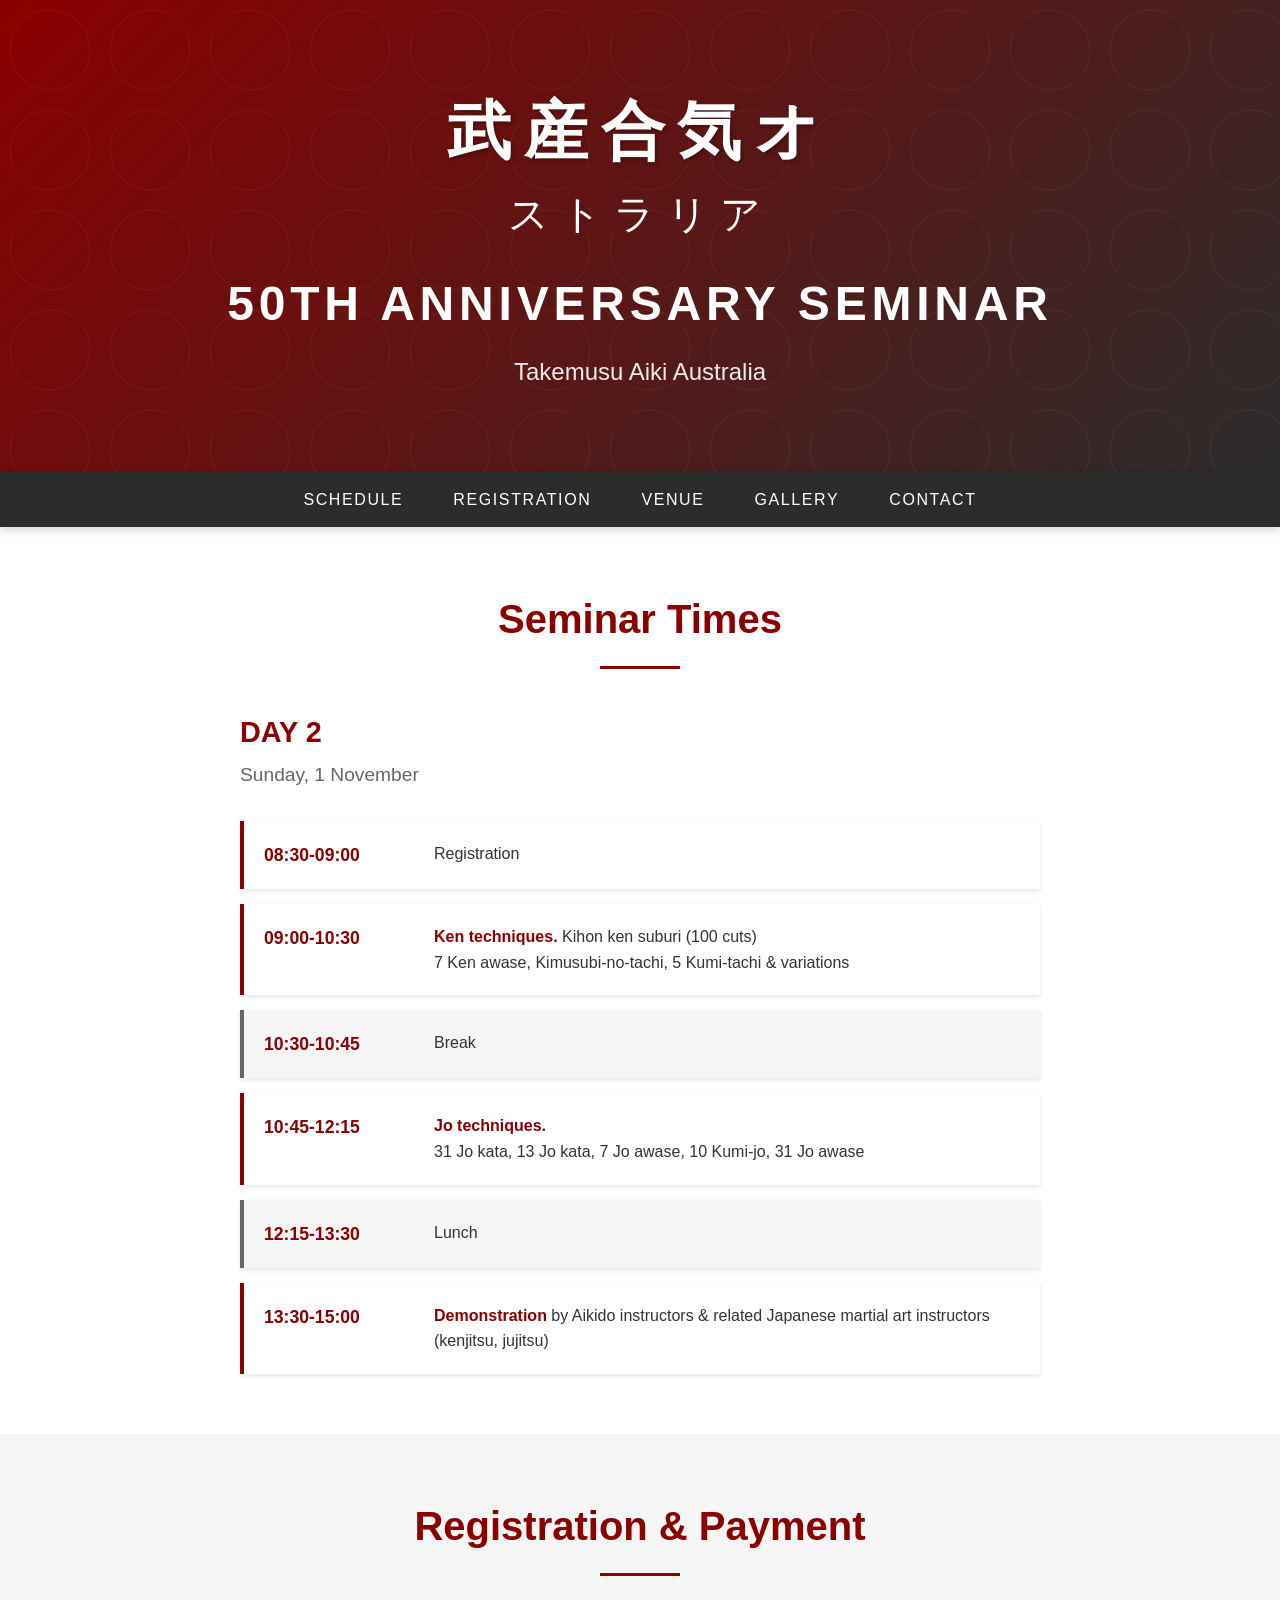
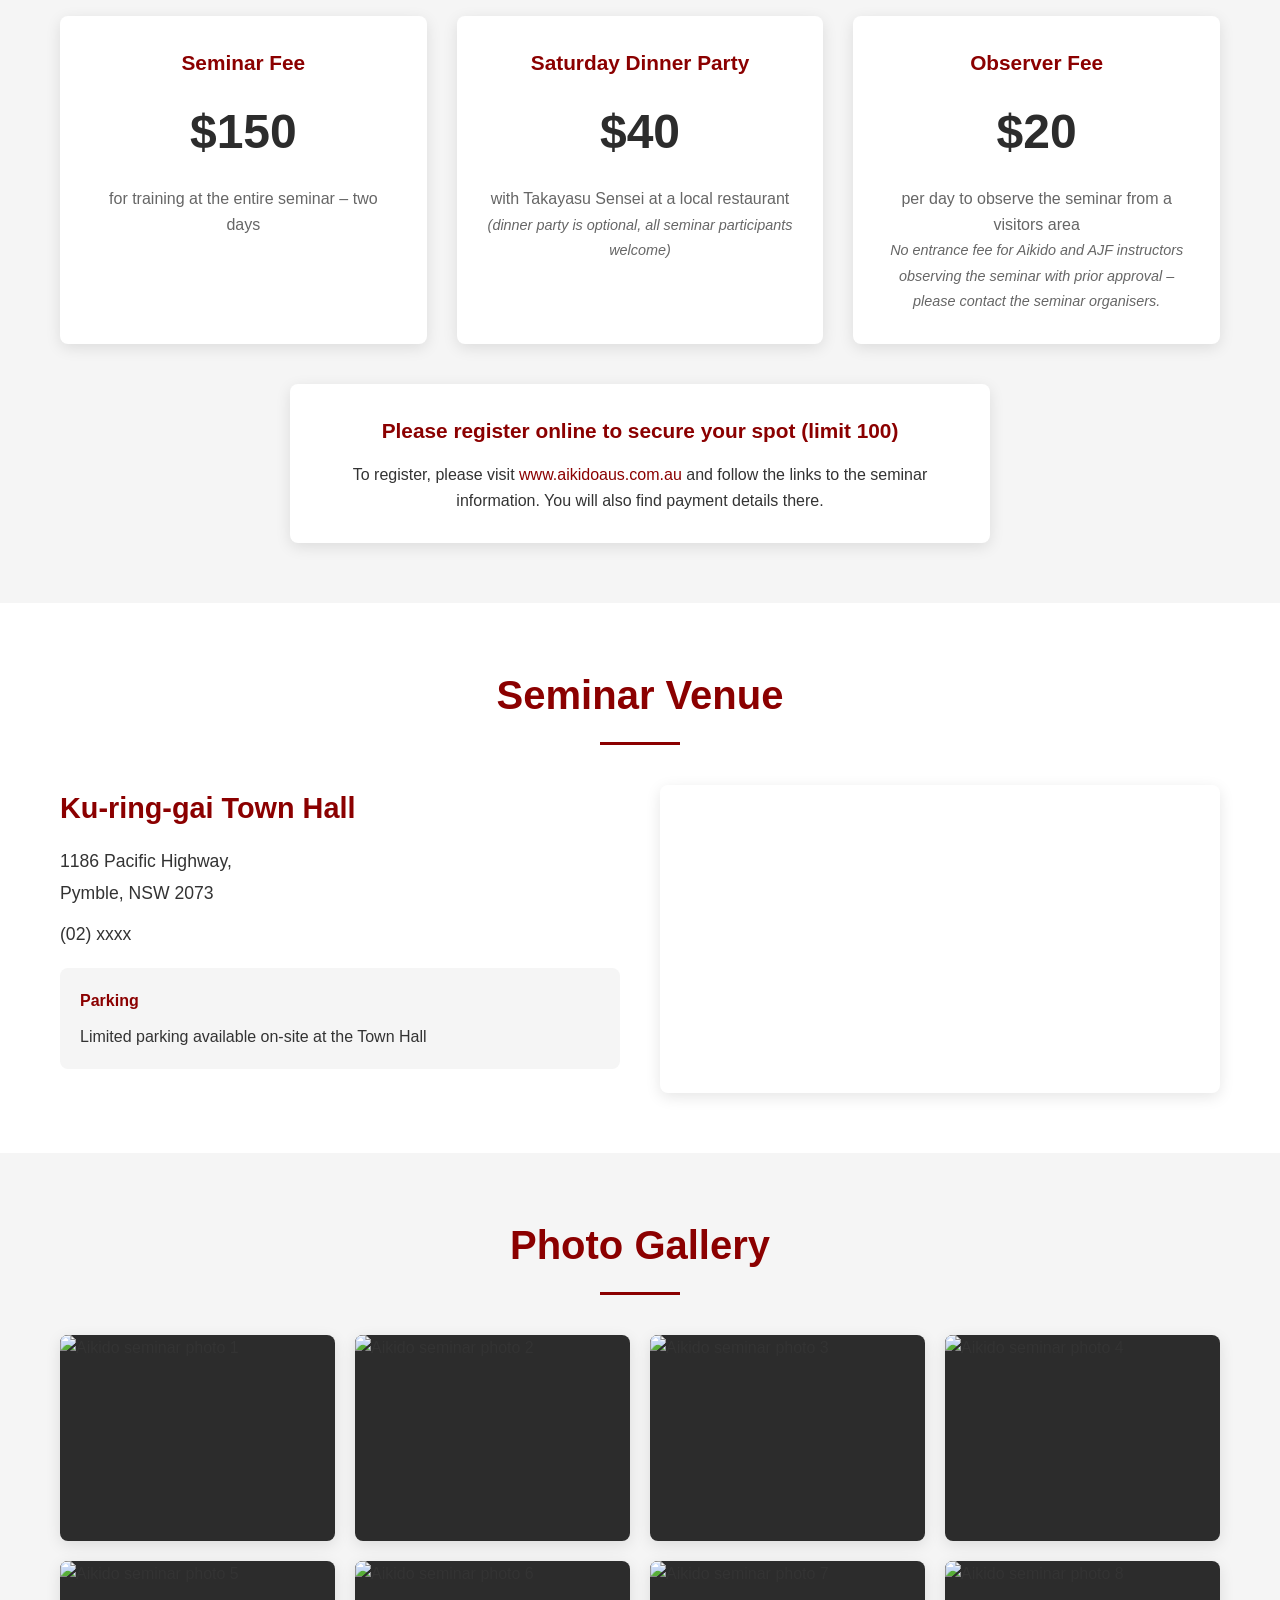
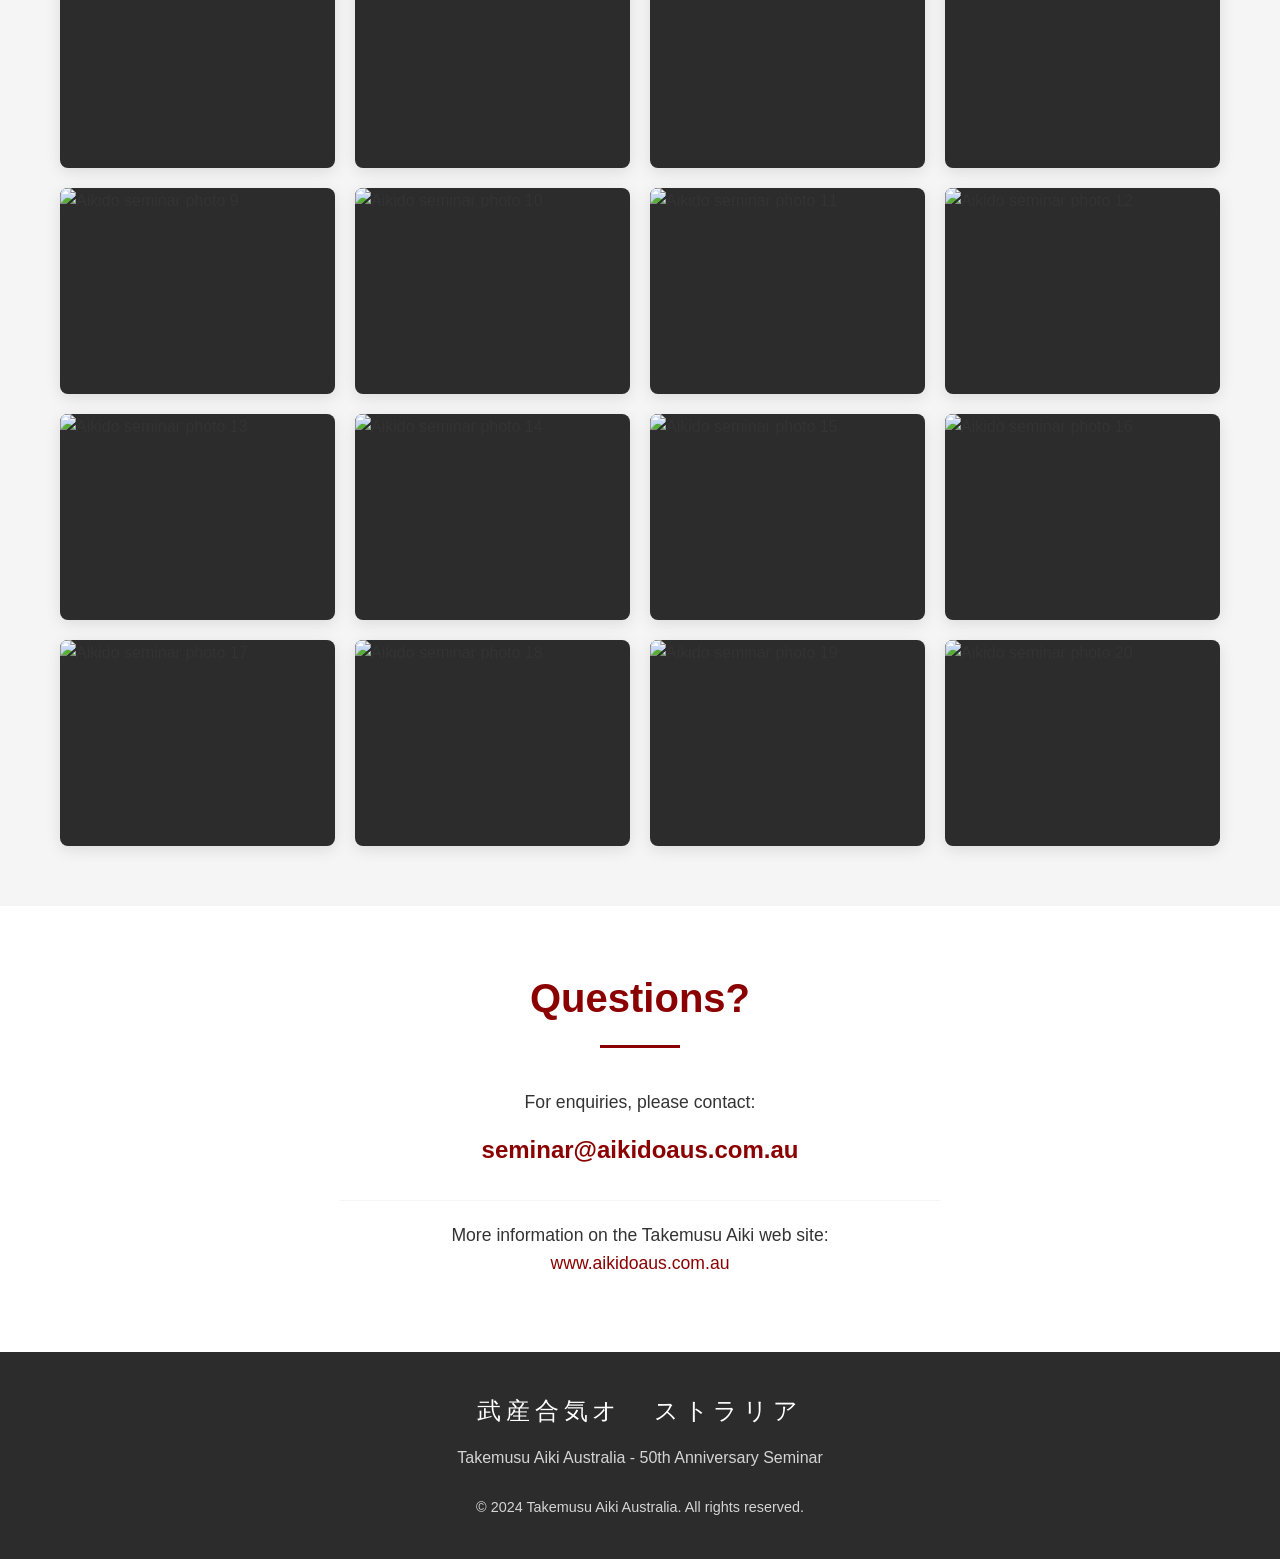
==== commit 69ff46d4: "Add seminar webpage with content from flyer - Create index.html with seminar schedule, registration " ====
--- a/index.html
+++ b/index.html
@@ -3,226 +3,245 @@
 <head>
     <meta charset="UTF-8">
     <meta name="viewport" content="width=device-width, initial-scale=1.0">
-    <meta name="description" content="Celebrate 50 years of Takayasu Sensei teaching Aikido in Australia. Join us for a special anniversary seminar featuring intensive training in kihon, throwing techniques, and weapons.">
-    <meta name="keywords" content="Aikido, Australia, Takayasu Sensei, seminar, martial arts, 50th anniversary, Aikido Australia">
-    <title>Takayasu Sensei 50th Anniversary Seminar | Aikido Australia</title>
+    <title>50th Anniversary Aikido Seminar - Takemusu Aiki Australia</title>
     <link rel="stylesheet" href="css/styles.css">
-    <link rel="icon" type="image/svg+xml" href="data:image/svg+xml,<svg xmlns='http://www.w3.org/2000/svg' viewBox='0 0 100 100'><text y='.9em' font-size='90'>🥋</text></svg>">
 </head>
 <body>
-    <!-- Header -->
-    <header>
-        <div class="nav-container">
-            <a href="index.html" class="logo">
-                <span class="logo-icon">🥋</span>
-                <h1>Aikido 50</h1>
-            </a>
-            <nav>
-                <ul>
-                    <li><a href="index.html" class="active">Home</a></li>
-                    <li><a href="about.html">About Aikido</a></li>
-                    <li><a href="seminar.html">Seminar Info</a></li>
-                    <li><a href="registration.html">Register</a></li>
-                    <li><a href="contact.html">Contact</a></li>
-                </ul>
-            </nav>
-            <div class="nav-toggle">
-                <span></span>
-                <span></span>
-                <span></span>
-            </div>
+    <header class="hero">
+        <div class="hero-content">
+            <div class="japanese-text">武産合気オ</div>
+            <div class="japanese-text-sub">ストラリア</div>
+            <h1>50th Anniversary Seminar</h1>
+            <p class="tagline">Takemusu Aiki Australia</p>
         </div>
     </header>
 
-    <!-- Hero Section -->
-    <section class="hero">
-        <div class="hero-content">
-            <h1>Takayasu Sensei 50th Anniversary</h1>
-            <p class="subtitle">Celebrating 50 Years of Teaching Aikido in Australia</p>
-            <p>Join us for a historic celebration honouring Takayasu Sensei's five decades of dedication to spreading Aikido throughout Australia. Experience intensive training covering kihon, throwing techniques, and traditional weapons.</p>
-            <div class="btn-group">
-                <a href="registration.html" class="btn btn-primary">Register Now</a>
-                <a href="seminar.html" class="btn btn-secondary">View Schedule</a>
-            </div>
-        </div>
-    </section>
-
-    <!-- Welcome Section -->
-    <section class="bg-white">
-        <div class="container">
-            <div class="section-header">
-                <h2>Welcome to the Celebration</h2>
-                <p>A once-in-a-lifetime opportunity to honour 50 years of Aikido excellence in Australia</p>
-            </div>
-            <div class="features-grid">
-                <div class="feature-card">
-                    <div class="feature-icon">👨‍🏫</div>
-                    <h3>Led by Takayasu Sensei</h3>
-                    <p>Train directly under Takayasu Sensei, who has dedicated 50 years to teaching authentic Aikido in Australia.</p>
-                </div>
-                <div class="feature-card">
-                    <div class="feature-icon">📅</div>
-                    <h3>Two Days of Training</h3>
-                    <p>October 31st - November 1st, 2026. Comprehensive curriculum from kihon fundamentals to advanced weapons.</p>
-                </div>
-                <div class="feature-card">
-                    <div class="feature-icon">🇦🇺</div>
-                    <h3>Australian Aikido Community</h3>
-                    <p>Connect with practitioners from across Australia and celebrate our shared martial arts heritage.</p>
-                </div>
-                <div class="feature-card">
-                    <div class="feature-icon">🎓</div>
-                    <h3>All Levels Welcome</h3>
-                    <p>Whether you're a beginner or advanced practitioner, this seminar offers learning opportunities for everyone.</p>
-                </div>
-            </div>
-        </div>
-    </section>
-
-    <!-- About Preview Section -->
-    <section class="bg-light">
-        <div class="container">
-            <div class="about-content">
-                <div class="about-text">
-                    <h3>50 Years of Aikido in Australia</h3>
-                    <p>This seminar marks a significant milestone in Australian martial arts history - the 50th anniversary of Takayasu Sensei's teaching of Aikido in Australia.</p>
-                    <p>Over five decades, Takayasu Sensei has tirelessly worked to spread the art of Aikido, training countless students and establishing a strong foundation for the practice throughout the country.</p>
-                    <p>This celebration brings together the Australian Aikido community to honour this remarkable achievement and to continue learning from Sensei's wealth of knowledge and experience.</p>
-                    <a href="https://aikidoaus.com.au/" target="_blank" rel="noopener" class="btn btn-primary">Visit Aikido Australia</a>
-                </div>
-                <div class="about-image">
-                    <img src="https://images.unsplash.com/photo-1555597673-b21d5c935865?w=600&h=400&fit=crop" alt="Aikido practitioners training">
-                </div>
-            </div>
-        </div>
-    </section>
-
-    <!-- Quick Schedule Preview -->
-    <section class="bg-white">
-        <div class="container">
-            <div class="section-header">
-                <h2>Seminar Schedule</h2>
-                <p>Two days of comprehensive Aikido training</p>
-            </div>
-            <div class="schedule-container">
-                <div class="schedule-day">
-                    <div class="day-header">
-                        <h3>Day 1 - Saturday, October 31st</h3>
-                        <span>Kihon & Throwing Techniques + Anniversary Dinner</span>
-                    </div>
-                </div>
-                <div class="schedule-day">
-                    <div class="day-header">
-                        <h3>Day 2 - Sunday, November 1st</h3>
-                        <span>Weapons Training (Ken & Jo) + Demonstrations</span>
-                    </div>
-                </div>
-            </div>
-            <div class="text-center mt-20">
-                <a href="seminar.html" class="btn btn-primary">View Full Schedule</a>
-            </div>
-        </div>
-    </section>
-
-    <!-- Seminar Highlights -->
-    <section class="bg-light">
-        <div class="container">
-            <div class="section-header">
-                <h2>Seminar Highlights</h2>
-                <p>What you'll experience over the weekend</p>
-            </div>
-            <div class="features-grid">
-                <div class="feature-card">
-                    <div class="feature-icon">🥋</div>
-                    <h3>Aikido Kihon</h3>
-                    <p>Tai-no-henko, Ki-no-nagare, Suwari-waza from Ikkyo to Gokyo. Understanding Awase-no-kokyu (resonance action).</p>
-                </div>
-                <div class="feature-card">
-                    <div class="feature-icon">🔄</div>
-                    <h3>Throwing Techniques</h3>
-                    <p>Shiho-nage, Kote-gaeshi, Irimi-nage, Kokyu-nage, Koshi-nage, Tenchi-nage, and Juji-garami-nage.</p>
-                </div>
-                <div class="feature-card">
-                    <div class="feature-icon">⚔️</div>
-                    <h3>Ken Techniques</h3>
-                    <p>100 cuts suburi, 7 Ken Awase, Kimusubi-no-Tachi, 5 Kumitachi and variations.</p>
-                </div>
-                <div class="feature-card">
-                    <div class="feature-icon">📍</div>
-                    <h3>Jo Techniques</h3>
-                    <p>31 Jo-kata, 13 Jo-kata, 7 Jo-awase, 10 Kumi-jo, and 31 Jo-awase.</p>
-                </div>
-                <div class="feature-card">
-                    <div class="feature-icon">🎭</div>
-                    <h3>Demonstrations</h3>
-                    <p>Watch demonstrations by Aikido instructors and related Japanese martial arts instructors (Kenjutsu, Jujitsu).</p>
-                </div>
-                <div class="feature-card">
-                    <div class="feature-icon">🍽️</div>
-                    <h3>Anniversary Dinner</h3>
-                    <p>Join us Saturday evening for a special 50th anniversary celebration dinner.</p>
-                </div>
-            </div>
-        </div>
-    </section>
-
-    <!-- CTA Section -->
-    <section class="registration-section">
-        <div class="container">
-            <div class="section-header">
-                <h2>Ready to Join Us?</h2>
-                <p>Be part of this historic 50th anniversary celebration</p>
-            </div>
-            <div class="text-center">
-                <p style="margin-bottom: 30px; opacity: 0.9;">Registration is now open. Spaces are limited - secure your spot today!</p>
-                <div class="btn-group">
-                    <a href="registration.html" class="btn btn-primary">Register Now</a>
-                    <a href="contact.html" class="btn btn-secondary">Have Questions?</a>
-                </div>
-            </div>
-        </div>
-    </section>
-
-    <!-- Footer -->
+    <nav class="main-nav">
+        <ul>
+            <li><a href="#schedule">Schedule</a></li>
+            <li><a href="#registration">Registration</a></li>
+            <li><a href="#venue">Venue</a></li>
+            <li><a href="#gallery">Gallery</a></li>
+            <li><a href="#contact">Contact</a></li>
+        </ul>
+    </nav>
+
+    <main>
+        <section id="schedule" class="section">
+            <div class="container">
+                <h2>Seminar Times</h2>
+
+                <div class="day-schedule">
+                    <h3>DAY 2</h3>
+                    <p class="day-date">Sunday, 1 November</p>
+
+                    <div class="schedule-grid">
+                        <div class="schedule-item">
+                            <span class="time">08:30-09:00</span>
+                            <span class="activity">Registration</span>
+                        </div>
+
+                        <div class="schedule-item">
+                            <span class="time">09:00-10:30</span>
+                            <div class="activity">
+                                <strong>Ken techniques.</strong> Kihon ken suburi (100 cuts)<br>
+                                7 Ken awase, Kimusubi-no-tachi, 5 Kumi-tachi & variations
+                            </div>
+                        </div>
+
+                        <div class="schedule-item break">
+                            <span class="time">10:30-10:45</span>
+                            <span class="activity">Break</span>
+                        </div>
+
+                        <div class="schedule-item">
+                            <span class="time">10:45-12:15</span>
+                            <div class="activity">
+                                <strong>Jo techniques.</strong><br>
+                                31 Jo kata, 13 Jo kata, 7 Jo awase, 10 Kumi-jo, 31 Jo awase
+                            </div>
+                        </div>
+
+                        <div class="schedule-item break">
+                            <span class="time">12:15-13:30</span>
+                            <span class="activity">Lunch</span>
+                        </div>
+
+                        <div class="schedule-item">
+                            <span class="time">13:30-15:00</span>
+                            <div class="activity">
+                                <strong>Demonstration</strong> by Aikido instructors & related Japanese martial art instructors (kenjitsu, jujitsu)
+                            </div>
+                        </div>
+                    </div>
+                </div>
+            </div>
+        </section>
+
+        <section id="registration" class="section section-alt">
+            <div class="container">
+                <h2>Registration & Payment</h2>
+
+                <div class="registration-content">
+                    <div class="fee-box">
+                        <h3>Seminar Fee</h3>
+                        <div class="price">$150</div>
+                        <p>for training at the entire seminar – two days</p>
+                    </div>
+
+                    <div class="fee-box">
+                        <h3>Saturday Dinner Party</h3>
+                        <div class="price">$40</div>
+                        <p>with Takayasu Sensei at a local restaurant<br>
+                        <em>(dinner party is optional, all seminar participants welcome)</em></p>
+                    </div>
+
+                    <div class="fee-box">
+                        <h3>Observer Fee</h3>
+                        <div class="price">$20</div>
+                        <p>per day to observe the seminar from a visitors area<br>
+                        <em>No entrance fee for Aikido and AJF instructors observing the seminar with prior approval – please contact the seminar organisers.</em></p>
+                    </div>
+                </div>
+
+                <div class="register-info">
+                    <p class="highlight">Please register online to secure your spot (limit 100)</p>
+                    <p>To register, please visit <a href="https://www.aikidoaus.com.au" target="_blank">www.aikidoaus.com.au</a> and follow the links to the seminar information. You will also find payment details there.</p>
+                </div>
+            </div>
+        </section>
+
+        <section id="venue" class="section">
+            <div class="container">
+                <h2>Seminar Venue</h2>
+
+                <div class="venue-content">
+                    <div class="venue-details">
+                        <h3>Ku-ring-gai Town Hall</h3>
+                        <address>
+                            1186 Pacific Highway,<br>
+                            Pymble, NSW 2073
+                        </address>
+                        <p class="phone">(02) xxxx</p>
+
+                        <div class="parking-info">
+                            <h4>Parking</h4>
+                            <p>Limited parking available on-site at the Town Hall</p>
+                        </div>
+                    </div>
+
+                    <div class="venue-map">
+                        <iframe
+                            src="https://www.google.com/maps/embed?pb=!1m18!1m12!1m3!1d3316.7044693826277!2d151.14296!3d-33.7448!2m3!1f0!2f0!3f0!3m2!1i1024!2i768!4f13.1!3m3!1m2!1s0x6b12a7a8e0c0e6f1%3A0x5c0a6e8c0e8e8e8e!2s1186%20Pacific%20Hwy%2C%20Pymble%20NSW%202073!5e0!3m2!1sen!2sau!4v1699000000000!5m2!1sen!2sau"
+                            width="100%"
+                            height="300"
+                            style="border:0;"
+                            allowfullscreen=""
+                            loading="lazy"
+                            referrerpolicy="no-referrer-when-downgrade">
+                        </iframe>
+                    </div>
+                </div>
+            </div>
+        </section>
+
+        <section id="gallery" class="section section-alt">
+            <div class="container">
+                <h2>Photo Gallery</h2>
+
+                <div class="gallery-grid">
+                    <div class="gallery-item">
+                        <img src="images/gallery/photo-01.jpg" alt="Aikido seminar photo 1">
+                    </div>
+                    <div class="gallery-item">
+                        <img src="images/gallery/photo-02.jpg" alt="Aikido seminar photo 2">
+                    </div>
+                    <div class="gallery-item">
+                        <img src="images/gallery/photo-03.jpg" alt="Aikido seminar photo 3">
+                    </div>
+                    <div class="gallery-item">
+                        <img src="images/gallery/photo-04.jpg" alt="Aikido seminar photo 4">
+                    </div>
+                    <div class="gallery-item">
+                        <img src="images/gallery/photo-05.jpg" alt="Aikido seminar photo 5">
+                    </div>
+                    <div class="gallery-item">
+                        <img src="images/gallery/photo-06.jpg" alt="Aikido seminar photo 6">
+                    </div>
+                    <div class="gallery-item">
+                        <img src="images/gallery/photo-07.jpg" alt="Aikido seminar photo 7">
+                    </div>
+                    <div class="gallery-item">
+                        <img src="images/gallery/photo-08.jpg" alt="Aikido seminar photo 8">
+                    </div>
+                    <div class="gallery-item">
+                        <img src="images/gallery/photo-09.jpg" alt="Aikido seminar photo 9">
+                    </div>
+                    <div class="gallery-item">
+                        <img src="images/gallery/photo-10.jpg" alt="Aikido seminar photo 10">
+                    </div>
+                    <div class="gallery-item">
+                        <img src="images/gallery/photo-11.jpg" alt="Aikido seminar photo 11">
+                    </div>
+                    <div class="gallery-item">
+                        <img src="images/gallery/photo-12.jpg" alt="Aikido seminar photo 12">
+                    </div>
+                    <div class="gallery-item">
+                        <img src="images/gallery/photo-13.jpg" alt="Aikido seminar photo 13">
+                    </div>
+                    <div class="gallery-item">
+                        <img src="images/gallery/photo-14.jpg" alt="Aikido seminar photo 14">
+                    </div>
+                    <div class="gallery-item">
+                        <img src="images/gallery/photo-15.jpg" alt="Aikido seminar photo 15">
+                    </div>
+                    <div class="gallery-item">
+                        <img src="images/gallery/photo-16.jpg" alt="Aikido seminar photo 16">
+                    </div>
+                    <div class="gallery-item">
+                        <img src="images/gallery/photo-17.jpg" alt="Aikido seminar photo 17">
+                    </div>
+                    <div class="gallery-item">
+                        <img src="images/gallery/photo-18.jpg" alt="Aikido seminar photo 18">
+                    </div>
+                    <div class="gallery-item">
+                        <img src="images/gallery/photo-19.jpg" alt="Aikido seminar photo 19">
+                    </div>
+                    <div class="gallery-item">
+                        <img src="images/gallery/photo-20.jpg" alt="Aikido seminar photo 20">
+                    </div>
+                </div>
+            </div>
+        </section>
+
+        <section id="contact" class="section">
+            <div class="container">
+                <h2>Questions?</h2>
+
+                <div class="contact-content">
+                    <p>For enquiries, please contact:</p>
+                    <p class="email"><a href="mailto:seminar@aikidoaus.com.au">seminar@aikidoaus.com.au</a></p>
+
+                    <p class="more-info">More information on the Takemusu Aiki web site:<br>
+                    <a href="https://www.aikidoaus.com.au" target="_blank">www.aikidoaus.com.au</a></p>
+                </div>
+            </div>
+        </section>
+    </main>
+
     <footer>
         <div class="container">
             <div class="footer-content">
-                <div class="footer-section">
-                    <h4>Takayasu Sensei 50th Anniversary</h4>
-                    <p>Celebrating 50 years of Takayasu Sensei teaching Aikido in Australia.</p>
-                </div>
-                <div class="footer-section">
-                    <h4>Quick Links</h4>
-                    <ul>
-                        <li><a href="index.html">Home</a></li>
-                        <li><a href="about.html">About Aikido</a></li>
-                        <li><a href="seminar.html">Seminar Info</a></li>
-                        <li><a href="registration.html">Register</a></li>
-                        <li><a href="contact.html">Contact</a></li>
-                    </ul>
-                </div>
-                <div class="footer-section">
-                    <h4>Aikido Resources</h4>
-                    <ul>
-                        <li><a href="https://aikidoaus.com.au/" target="_blank" rel="noopener">Aikido Australia</a></li>
-                        <li><a href="https://www.aikikai.or.jp/eng/" target="_blank" rel="noopener">Aikikai Foundation (Hombu Dojo)</a></li>
-                        <li><a href="https://en.wikipedia.org/wiki/Aikido" target="_blank" rel="noopener">Aikido - Wikipedia</a></li>
-                        <li><a href="https://www.aikidojournal.com/" target="_blank" rel="noopener">Aikido Journal</a></li>
-                    </ul>
-                </div>
-                <div class="footer-section">
-                    <h4>Contact Info</h4>
-                    <p>Visit <a href="https://aikidoaus.com.au/" target="_blank" rel="noopener" style="color: var(--accent-color);">aikidoaus.com.au</a> for contact details</p>
-                    <p>Location: Australia</p>
-                </div>
-            </div>
-            <div class="footer-bottom">
-                <p>&copy; 2026 Takayasu Sensei 50th Anniversary Seminar. All rights reserved.</p>
-                <p>Honouring 50 years of Aikido in Australia</p>
+                <div class="footer-japanese">
+                    <span>武産合気オ</span>
+                    <span>ストラリア</span>
+                </div>
+                <p>Takemusu Aiki Australia - 50th Anniversary Seminar</p>
+                <p class="copyright">&copy; 2024 Takemusu Aiki Australia. All rights reserved.</p>
             </div>
         </div>
     </footer>
 
-    <script src="js/main.js"></script>
+    <script src="js/gallery.js"></script>
 </body>
 </html>
--- a/css/styles.css
+++ b/css/styles.css
@@ -1,28 +1,20 @@
-/* Aikido Seminar Website - Main Stylesheet */
-
-/* CSS Variables for consistent theming */
-:root {
-    --primary-color: #1a365d;
-    --secondary-color: #c53030;
-    --accent-color: #d69e2e;
-    --light-bg: #f7fafc;
-    --dark-bg: #2d3748;
-    --text-primary: #1a202c;
-    --text-secondary: #4a5568;
-    --text-light: #f7fafc;
-    --border-color: #e2e8f0;
-    --shadow: 0 4px 6px -1px rgba(0, 0, 0, 0.1), 0 2px 4px -1px rgba(0, 0, 0, 0.06);
-    --shadow-lg: 0 10px 15px -3px rgba(0, 0, 0, 0.1), 0 4px 6px -2px rgba(0, 0, 0, 0.05);
-    --transition: all 0.3s ease;
-}
-
-/* Reset and Base Styles */
+/* Base Styles */
 * {
     margin: 0;
     padding: 0;
     box-sizing: border-box;
 }
 
+:root {
+    --primary-red: #8B0000;
+    --primary-red-light: #A52A2A;
+    --dark-grey: #2C2C2C;
+    --light-grey: #F5F5F5;
+    --white: #FFFFFF;
+    --text-dark: #333333;
+    --text-light: #666666;
+}
+
 html {
     scroll-behavior: smooth;
 }
@@ -30,955 +22,548 @@
 body {
     font-family: 'Segoe UI', Tahoma, Geneva, Verdana, sans-serif;
     line-height: 1.6;
-    color: var(--text-primary);
-    background-color: var(--light-bg);
+    color: var(--text-dark);
+    background-color: var(--white);
 }
 
 a {
+    color: var(--primary-red);
     text-decoration: none;
-    color: inherit;
-    transition: var(--transition);
-}
-
-ul {
-    list-style: none;
-}
-
-img {
-    max-width: 100%;
-    height: auto;
-}
-
-/* Container */
+    transition: color 0.3s ease;
+}
+
+a:hover {
+    color: var(--primary-red-light);
+}
+
 .container {
     max-width: 1200px;
     margin: 0 auto;
     padding: 0 20px;
 }
 
-/* Header and Navigation */
-header {
-    background: linear-gradient(135deg, var(--primary-color) 0%, #2c5282 100%);
-    color: var(--text-light);
-    position: fixed;
-    width: 100%;
+/* Hero Section */
+.hero {
+    background: linear-gradient(135deg, var(--primary-red) 0%, var(--dark-grey) 100%);
+    color: var(--white);
+    text-align: center;
+    padding: 80px 20px;
+    position: relative;
+    overflow: hidden;
+}
+
+.hero::before {
+    content: '';
+    position: absolute;
+    top: 0;
+    left: 0;
+    right: 0;
+    bottom: 0;
+    background: url('data:image/svg+xml,<svg xmlns="http://www.w3.org/2000/svg" viewBox="0 0 100 100"><circle cx="50" cy="50" r="40" fill="none" stroke="rgba(255,255,255,0.05)" stroke-width="1"/></svg>') repeat;
+    background-size: 100px 100px;
+}
+
+.hero-content {
+    position: relative;
+    z-index: 1;
+}
+
+.japanese-text {
+    font-size: 4rem;
+    font-weight: bold;
+    letter-spacing: 0.2em;
+    text-shadow: 2px 2px 4px rgba(0,0,0,0.3);
+}
+
+.japanese-text-sub {
+    font-size: 2.5rem;
+    letter-spacing: 0.3em;
+    margin-bottom: 20px;
+}
+
+.hero h1 {
+    font-size: 3rem;
+    margin-bottom: 10px;
+    text-transform: uppercase;
+    letter-spacing: 0.1em;
+}
+
+.hero .tagline {
+    font-size: 1.5rem;
+    opacity: 0.9;
+}
+
+/* Navigation */
+.main-nav {
+    background-color: var(--dark-grey);
+    padding: 15px 0;
+    position: sticky;
     top: 0;
     z-index: 1000;
-    box-shadow: var(--shadow-lg);
-}
-
-.nav-container {
+    box-shadow: 0 2px 10px rgba(0,0,0,0.2);
+}
+
+.main-nav ul {
+    list-style: none;
     display: flex;
-    justify-content: space-between;
-    align-items: center;
-    padding: 15px 20px;
-    max-width: 1200px;
-    margin: 0 auto;
-}
-
-.logo {
-    display: flex;
-    align-items: center;
-    gap: 10px;
-}
-
-.logo h1 {
-    font-size: 1.5rem;
-    font-weight: 700;
-    letter-spacing: 1px;
-}
-
-.logo-icon {
-    font-size: 2rem;
-}
-
-nav ul {
-    display: flex;
-    gap: 30px;
-}
-
-nav ul li a {
-    color: var(--text-light);
-    font-weight: 500;
-    padding: 8px 16px;
-    border-radius: 4px;
-    transition: var(--transition);
-}
-
-nav ul li a:hover,
-nav ul li a.active {
-    background-color: rgba(255, 255, 255, 0.1);
-    color: var(--accent-color);
-}
-
-/* Mobile Navigation Toggle */
-.nav-toggle {
-    display: none;
-    flex-direction: column;
-    cursor: pointer;
-    gap: 5px;
-}
-
-.nav-toggle span {
-    width: 25px;
-    height: 3px;
-    background-color: var(--text-light);
-    transition: var(--transition);
-}
-
-/* Hero Section */
-.hero {
-    background: linear-gradient(rgba(26, 54, 93, 0.85), rgba(26, 54, 93, 0.9)),
-                url('https://images.unsplash.com/photo-1555597673-b21d5c935865?w=1920') center/cover no-repeat;
-    min-height: 100vh;
-    display: flex;
-    align-items: center;
-    justify-content: center;
-    text-align: center;
-    color: var(--text-light);
-    padding-top: 80px;
-}
-
-.hero-content {
-    max-width: 800px;
-    padding: 40px 20px;
-}
-
-.hero h1 {
-    font-size: 3.5rem;
-    margin-bottom: 20px;
-    text-shadow: 2px 2px 4px rgba(0, 0, 0, 0.3);
-}
-
-.hero .subtitle {
-    font-size: 1.5rem;
-    margin-bottom: 30px;
-    color: var(--accent-color);
-    font-weight: 600;
-}
-
-.hero p {
-    font-size: 1.2rem;
-    margin-bottom: 40px;
-    opacity: 0.9;
-}
-
-/* Buttons */
-.btn {
-    display: inline-block;
-    padding: 14px 32px;
-    border-radius: 5px;
-    font-weight: 600;
-    font-size: 1rem;
-    cursor: pointer;
-    transition: var(--transition);
-    border: none;
-    text-transform: uppercase;
-    letter-spacing: 1px;
-}
-
-.btn-primary {
-    background-color: var(--secondary-color);
-    color: var(--text-light);
-}
-
-.btn-primary:hover {
-    background-color: #9b2c2c;
-    transform: translateY(-2px);
-    box-shadow: var(--shadow-lg);
-}
-
-.btn-secondary {
-    background-color: transparent;
-    border: 2px solid var(--accent-color);
-    color: var(--accent-color);
-}
-
-.btn-secondary:hover {
-    background-color: var(--accent-color);
-    color: var(--primary-color);
-}
-
-.btn-group {
-    display: flex;
-    gap: 20px;
     justify-content: center;
     flex-wrap: wrap;
+    gap: 10px 30px;
+}
+
+.main-nav a {
+    color: var(--white);
+    text-transform: uppercase;
+    font-weight: 500;
+    letter-spacing: 0.1em;
+    padding: 5px 10px;
+    transition: all 0.3s ease;
+}
+
+.main-nav a:hover {
+    color: var(--primary-red-light);
+    background-color: rgba(255,255,255,0.1);
+    border-radius: 4px;
 }
 
 /* Sections */
-section {
-    padding: 80px 0;
-}
-
-.section-header {
+.section {
+    padding: 60px 0;
+}
+
+.section-alt {
+    background-color: var(--light-grey);
+}
+
+.section h2 {
+    font-size: 2.5rem;
+    color: var(--primary-red);
     text-align: center;
-    margin-bottom: 60px;
-}
-
-.section-header h2 {
-    font-size: 2.5rem;
-    color: var(--primary-color);
-    margin-bottom: 15px;
+    margin-bottom: 40px;
     position: relative;
-    display: inline-block;
-}
-
-.section-header h2::after {
+}
+
+.section h2::after {
     content: '';
-    position: absolute;
-    bottom: -10px;
-    left: 50%;
-    transform: translateX(-50%);
+    display: block;
     width: 80px;
-    height: 4px;
-    background: linear-gradient(90deg, var(--secondary-color), var(--accent-color));
-    border-radius: 2px;
-}
-
-.section-header p {
-    color: var(--text-secondary);
+    height: 3px;
+    background-color: var(--primary-red);
+    margin: 15px auto 0;
+}
+
+/* Schedule Section */
+.day-schedule {
+    max-width: 800px;
+    margin: 0 auto;
+}
+
+.day-schedule h3 {
+    color: var(--primary-red);
+    font-size: 1.8rem;
+    margin-bottom: 5px;
+}
+
+.day-date {
+    color: var(--text-light);
+    font-size: 1.2rem;
+    margin-bottom: 30px;
+}
+
+.schedule-grid {
+    display: flex;
+    flex-direction: column;
+    gap: 15px;
+}
+
+.schedule-item {
+    display: grid;
+    grid-template-columns: 150px 1fr;
+    gap: 20px;
+    padding: 20px;
+    background-color: var(--white);
+    border-left: 4px solid var(--primary-red);
+    box-shadow: 0 2px 5px rgba(0,0,0,0.1);
+    transition: transform 0.3s ease;
+}
+
+.schedule-item:hover {
+    transform: translateX(5px);
+}
+
+.schedule-item.break {
+    background-color: var(--light-grey);
+    border-left-color: var(--text-light);
+}
+
+.schedule-item .time {
+    font-weight: bold;
+    color: var(--primary-red);
     font-size: 1.1rem;
-    max-width: 600px;
-    margin: 20px auto 0;
-}
-
-/* Features/Info Cards */
-.features-grid {
+}
+
+.schedule-item .activity {
+    color: var(--text-dark);
+}
+
+.schedule-item .activity strong {
+    color: var(--primary-red);
+}
+
+/* Registration Section */
+.registration-content {
     display: grid;
     grid-template-columns: repeat(auto-fit, minmax(280px, 1fr));
     gap: 30px;
-}
-
-.feature-card {
-    background: white;
-    padding: 40px 30px;
-    border-radius: 10px;
+    margin-bottom: 40px;
+}
+
+.fee-box {
+    background-color: var(--white);
+    padding: 30px;
     text-align: center;
-    box-shadow: var(--shadow);
-    transition: var(--transition);
-}
-
-.feature-card:hover {
-    transform: translateY(-10px);
-    box-shadow: var(--shadow-lg);
-}
-
-.feature-icon {
+    border-radius: 8px;
+    box-shadow: 0 4px 15px rgba(0,0,0,0.1);
+    transition: transform 0.3s ease;
+}
+
+.fee-box:hover {
+    transform: translateY(-5px);
+}
+
+.fee-box h3 {
+    color: var(--primary-red);
+    margin-bottom: 15px;
+    font-size: 1.3rem;
+}
+
+.fee-box .price {
     font-size: 3rem;
-    margin-bottom: 20px;
-}
-
-.feature-card h3 {
+    font-weight: bold;
+    color: var(--dark-grey);
+    margin-bottom: 15px;
+}
+
+.fee-box p {
+    color: var(--text-light);
+}
+
+.fee-box em {
+    font-size: 0.9rem;
+}
+
+.register-info {
+    text-align: center;
+    max-width: 700px;
+    margin: 0 auto;
+    padding: 30px;
+    background-color: var(--white);
+    border-radius: 8px;
+    box-shadow: 0 4px 15px rgba(0,0,0,0.1);
+}
+
+.register-info .highlight {
     font-size: 1.3rem;
-    color: var(--primary-color);
+    font-weight: bold;
+    color: var(--primary-red);
     margin-bottom: 15px;
 }
 
-.feature-card p {
-    color: var(--text-secondary);
-}
-
-/* About Section */
-.about-content {
+/* Venue Section */
+.venue-content {
     display: grid;
     grid-template-columns: 1fr 1fr;
-    gap: 60px;
+    gap: 40px;
+    align-items: start;
+}
+
+.venue-details h3 {
+    color: var(--primary-red);
+    font-size: 1.8rem;
+    margin-bottom: 15px;
+}
+
+.venue-details address {
+    font-style: normal;
+    font-size: 1.1rem;
+    line-height: 1.8;
+    margin-bottom: 10px;
+}
+
+.venue-details .phone {
+    font-size: 1.1rem;
+    margin-bottom: 20px;
+}
+
+.parking-info {
+    background-color: var(--light-grey);
+    padding: 20px;
+    border-radius: 8px;
+    margin-top: 20px;
+}
+
+.parking-info h4 {
+    color: var(--primary-red);
+    margin-bottom: 10px;
+}
+
+.venue-map {
+    border-radius: 8px;
+    overflow: hidden;
+    box-shadow: 0 4px 15px rgba(0,0,0,0.1);
+}
+
+/* Gallery Section */
+.gallery-grid {
+    display: grid;
+    grid-template-columns: repeat(auto-fill, minmax(250px, 1fr));
+    gap: 20px;
+}
+
+.gallery-item {
+    position: relative;
+    aspect-ratio: 4/3;
+    overflow: hidden;
+    border-radius: 8px;
+    box-shadow: 0 4px 15px rgba(0,0,0,0.1);
+    cursor: pointer;
+    background-color: var(--dark-grey);
+}
+
+.gallery-item img {
+    width: 100%;
+    height: 100%;
+    object-fit: cover;
+    transition: transform 0.3s ease, opacity 0.3s ease;
+}
+
+.gallery-item:hover img {
+    transform: scale(1.1);
+    opacity: 0.9;
+}
+
+.gallery-item::after {
+    content: '';
+    position: absolute;
+    top: 0;
+    left: 0;
+    right: 0;
+    bottom: 0;
+    background: linear-gradient(to bottom, transparent 60%, rgba(0,0,0,0.5) 100%);
+    opacity: 0;
+    transition: opacity 0.3s ease;
+}
+
+.gallery-item:hover::after {
+    opacity: 1;
+}
+
+/* Lightbox */
+.lightbox {
+    display: none;
+    position: fixed;
+    top: 0;
+    left: 0;
+    width: 100%;
+    height: 100%;
+    background-color: rgba(0, 0, 0, 0.95);
+    z-index: 2000;
+    justify-content: center;
     align-items: center;
 }
 
-.about-text h3 {
-    font-size: 1.8rem;
-    color: var(--primary-color);
-    margin-bottom: 20px;
-}
-
-.about-text p {
-    color: var(--text-secondary);
-    margin-bottom: 20px;
-}
-
-.about-image {
-    border-radius: 10px;
-    overflow: hidden;
-    box-shadow: var(--shadow-lg);
-}
-
-.about-image img {
-    width: 100%;
-    height: 400px;
-    object-fit: cover;
-}
-
-/* Schedule Section */
-.schedule-container {
-    background: white;
-    border-radius: 10px;
-    overflow: hidden;
-    box-shadow: var(--shadow);
-}
-
-.schedule-day {
-    border-bottom: 1px solid var(--border-color);
-}
-
-.schedule-day:last-child {
-    border-bottom: none;
-}
-
-.day-header {
-    background: var(--primary-color);
-    color: var(--text-light);
-    padding: 20px 30px;
+.lightbox.active {
     display: flex;
-    justify-content: space-between;
-    align-items: center;
+}
+
+.lightbox-content {
+    max-width: 90%;
+    max-height: 90%;
+    position: relative;
+}
+
+.lightbox-content img {
+    max-width: 100%;
+    max-height: 90vh;
+    object-fit: contain;
+}
+
+.lightbox-close {
+    position: absolute;
+    top: 20px;
+    right: 30px;
+    color: var(--white);
+    font-size: 3rem;
     cursor: pointer;
-    transition: var(--transition);
-}
-
-.day-header:hover {
-    background: #2c5282;
-}
-
-.day-header h3 {
-    font-size: 1.2rem;
-}
-
-.day-header span {
-    color: var(--accent-color);
-}
-
-.schedule-items {
-    padding: 0;
-}
-
-.schedule-item {
-    display: grid;
-    grid-template-columns: 120px 1fr;
-    gap: 30px;
-    padding: 25px 30px;
-    border-bottom: 1px solid var(--border-color);
-    transition: var(--transition);
-}
-
-.schedule-item:last-child {
-    border-bottom: none;
-}
-
-.schedule-item:hover {
-    background-color: var(--light-bg);
-}
-
-.schedule-time {
-    font-weight: 600;
-    color: var(--secondary-color);
-}
-
-.schedule-details h4 {
-    color: var(--primary-color);
-    margin-bottom: 5px;
-}
-
-.schedule-details p {
-    color: var(--text-secondary);
-    font-size: 0.95rem;
-}
-
-/* Instructors Section */
-.instructors-grid {
-    display: grid;
-    grid-template-columns: repeat(auto-fit, minmax(300px, 1fr));
-    gap: 40px;
-}
-
-.instructor-card {
-    background: white;
-    border-radius: 10px;
-    overflow: hidden;
-    box-shadow: var(--shadow);
-    transition: var(--transition);
-}
-
-.instructor-card:hover {
-    transform: translateY(-5px);
-    box-shadow: var(--shadow-lg);
-}
-
-.instructor-image {
-    height: 300px;
-    background: linear-gradient(135deg, var(--primary-color), #2c5282);
-    display: flex;
-    align-items: center;
-    justify-content: center;
-    font-size: 6rem;
-    color: rgba(255, 255, 255, 0.3);
-}
-
-.instructor-info {
-    padding: 30px;
-    text-align: center;
-}
-
-.instructor-info h3 {
-    font-size: 1.4rem;
-    color: var(--primary-color);
-    margin-bottom: 5px;
-}
-
-.instructor-rank {
-    color: var(--secondary-color);
-    font-weight: 600;
-    margin-bottom: 15px;
-}
-
-.instructor-info p {
-    color: var(--text-secondary);
-    font-size: 0.95rem;
-}
-
-/* Registration Form */
-.registration-section {
-    background: linear-gradient(135deg, var(--primary-color) 0%, #2c5282 100%);
-    color: var(--text-light);
-}
-
-.registration-section .section-header h2 {
-    color: var(--text-light);
-}
-
-.registration-section .section-header p {
-    color: rgba(255, 255, 255, 0.8);
-}
-
-.registration-form {
-    background: white;
-    padding: 50px;
-    border-radius: 10px;
-    max-width: 700px;
-    margin: 0 auto;
-    box-shadow: var(--shadow-lg);
-}
-
-.form-group {
-    margin-bottom: 25px;
-}
-
-.form-group label {
-    display: block;
-    margin-bottom: 8px;
-    font-weight: 600;
-    color: var(--primary-color);
-}
-
-.form-group input,
-.form-group select,
-.form-group textarea {
-    width: 100%;
-    padding: 14px;
-    border: 2px solid var(--border-color);
-    border-radius: 5px;
-    font-size: 1rem;
-    transition: var(--transition);
-    font-family: inherit;
-}
-
-.form-group input:focus,
-.form-group select:focus,
-.form-group textarea:focus {
-    outline: none;
-    border-color: var(--primary-color);
-    box-shadow: 0 0 0 3px rgba(26, 54, 93, 0.1);
-}
-
-.form-group textarea {
-    resize: vertical;
-    min-height: 120px;
-}
-
-.form-row {
-    display: grid;
-    grid-template-columns: 1fr 1fr;
-    gap: 20px;
-}
-
-.form-checkbox {
-    display: flex;
-    align-items: flex-start;
-    gap: 10px;
-}
-
-.form-checkbox input {
-    width: auto;
-    margin-top: 4px;
-}
-
-.form-checkbox label {
-    font-weight: normal;
-    color: var(--text-secondary);
-}
-
-.form-submit {
-    text-align: center;
-    margin-top: 30px;
-}
-
-/* Pricing Cards */
-.pricing-grid {
-    display: grid;
-    grid-template-columns: repeat(auto-fit, minmax(280px, 1fr));
-    gap: 30px;
-    margin-bottom: 50px;
-}
-
-.pricing-card {
-    background: white;
-    border-radius: 10px;
-    padding: 40px 30px;
-    text-align: center;
-    box-shadow: var(--shadow);
-    transition: var(--transition);
-    position: relative;
-}
-
-.pricing-card.featured {
-    border: 3px solid var(--accent-color);
-    transform: scale(1.05);
-}
-
-.pricing-card.featured::before {
-    content: 'Most Popular';
+    z-index: 2001;
+    transition: color 0.3s ease;
+}
+
+.lightbox-close:hover {
+    color: var(--primary-red);
+}
+
+.lightbox-nav {
     position: absolute;
-    top: -15px;
-    left: 50%;
-    transform: translateX(-50%);
-    background: var(--accent-color);
-    color: var(--primary-color);
-    padding: 5px 20px;
-    border-radius: 20px;
-    font-weight: 600;
-    font-size: 0.85rem;
-}
-
-.pricing-card:hover {
-    transform: translateY(-5px);
-    box-shadow: var(--shadow-lg);
-}
-
-.pricing-card.featured:hover {
-    transform: scale(1.05) translateY(-5px);
-}
-
-.pricing-card h3 {
-    font-size: 1.4rem;
-    color: var(--primary-color);
-    margin-bottom: 15px;
-}
-
-.pricing-amount {
+    top: 50%;
+    transform: translateY(-50%);
+    color: var(--white);
     font-size: 3rem;
-    font-weight: 700;
-    color: var(--secondary-color);
-    margin-bottom: 20px;
-}
-
-.pricing-amount span {
-    font-size: 1rem;
-    color: var(--text-secondary);
-}
-
-.pricing-features {
-    margin-bottom: 30px;
-}
-
-.pricing-features li {
-    padding: 10px 0;
-    border-bottom: 1px solid var(--border-color);
-    color: var(--text-secondary);
-}
-
-.pricing-features li:last-child {
-    border-bottom: none;
+    cursor: pointer;
+    padding: 20px;
+    transition: color 0.3s ease;
+}
+
+.lightbox-nav:hover {
+    color: var(--primary-red);
+}
+
+.lightbox-prev {
+    left: 20px;
+}
+
+.lightbox-next {
+    right: 20px;
 }
 
 /* Contact Section */
 .contact-content {
-    display: grid;
-    grid-template-columns: 1fr 1fr;
-    gap: 60px;
-}
-
-.contact-info h3 {
+    text-align: center;
+    max-width: 600px;
+    margin: 0 auto;
+}
+
+.contact-content p {
+    font-size: 1.1rem;
+    margin-bottom: 15px;
+}
+
+.contact-content .email {
     font-size: 1.5rem;
-    color: var(--primary-color);
     margin-bottom: 30px;
 }
 
-.contact-item {
-    display: flex;
-    align-items: flex-start;
-    gap: 20px;
-    margin-bottom: 30px;
-}
-
-.contact-icon {
-    width: 50px;
-    height: 50px;
-    background: var(--primary-color);
-    border-radius: 50%;
-    display: flex;
-    align-items: center;
-    justify-content: center;
-    font-size: 1.3rem;
-    flex-shrink: 0;
-}
-
-.contact-details h4 {
-    color: var(--primary-color);
-    margin-bottom: 5px;
-}
-
-.contact-details p,
-.contact-details a {
-    color: var(--text-secondary);
-}
-
-.contact-details a:hover {
-    color: var(--secondary-color);
-}
-
-.social-links {
-    display: flex;
-    gap: 15px;
-    margin-top: 30px;
-}
-
-.social-links a {
-    width: 45px;
-    height: 45px;
-    background: var(--primary-color);
-    border-radius: 50%;
-    display: flex;
-    align-items: center;
-    justify-content: center;
-    font-size: 1.2rem;
-    transition: var(--transition);
-}
-
-.social-links a:hover {
-    background: var(--secondary-color);
-    transform: translateY(-3px);
-}
-
-.contact-form {
-    background: white;
-    padding: 40px;
-    border-radius: 10px;
-    box-shadow: var(--shadow);
-}
-
-/* Map */
-.map-container {
-    margin-top: 60px;
-    border-radius: 10px;
-    overflow: hidden;
-    box-shadow: var(--shadow);
-}
-
-.map-container iframe {
-    width: 100%;
-    height: 400px;
-    border: none;
+.contact-content .email a {
+    font-weight: bold;
+}
+
+.contact-content .more-info {
+    padding-top: 20px;
+    border-top: 1px solid var(--light-grey);
 }
 
 /* Footer */
 footer {
-    background: var(--dark-bg);
-    color: var(--text-light);
-    padding: 60px 0 30px;
+    background-color: var(--dark-grey);
+    color: var(--white);
+    padding: 40px 0;
+    text-align: center;
 }
 
 .footer-content {
-    display: grid;
-    grid-template-columns: repeat(auto-fit, minmax(250px, 1fr));
-    gap: 40px;
-    margin-bottom: 40px;
-}
-
-.footer-section h4 {
-    font-size: 1.2rem;
-    margin-bottom: 20px;
-    color: var(--accent-color);
-}
-
-.footer-section p {
-    color: rgba(255, 255, 255, 0.7);
-    margin-bottom: 15px;
-}
-
-.footer-section ul li {
-    margin-bottom: 10px;
-}
-
-.footer-section ul li a {
-    color: rgba(255, 255, 255, 0.7);
-    transition: var(--transition);
-}
-
-.footer-section ul li a:hover {
-    color: var(--accent-color);
-}
-
-.footer-bottom {
-    border-top: 1px solid rgba(255, 255, 255, 0.1);
-    padding-top: 30px;
-    text-align: center;
-    color: rgba(255, 255, 255, 0.5);
-}
-
-.footer-bottom a {
-    color: var(--accent-color);
-}
-
-/* Page Hero (for inner pages) */
-.page-hero {
-    background: linear-gradient(rgba(26, 54, 93, 0.9), rgba(26, 54, 93, 0.95)),
-                url('https://images.unsplash.com/photo-1555597673-b21d5c935865?w=1920') center/cover no-repeat;
-    padding: 150px 0 80px;
-    text-align: center;
-    color: var(--text-light);
-}
-
-.page-hero h1 {
-    font-size: 3rem;
-    margin-bottom: 15px;
-}
-
-.page-hero p {
-    font-size: 1.2rem;
-    opacity: 0.9;
-}
-
-/* Alert Messages */
-.alert {
-    padding: 15px 20px;
-    border-radius: 5px;
-    margin-bottom: 20px;
-}
-
-.alert-success {
-    background-color: #c6f6d5;
-    color: #276749;
-    border: 1px solid #9ae6b4;
-}
-
-.alert-error {
-    background-color: #fed7d7;
-    color: #c53030;
-    border: 1px solid #feb2b2;
-}
-
-/* FAQ Section */
-.faq-container {
-    max-width: 800px;
-    margin: 0 auto;
-}
-
-.faq-item {
-    background: white;
-    border-radius: 10px;
-    margin-bottom: 15px;
-    box-shadow: var(--shadow);
-    overflow: hidden;
-}
-
-.faq-question {
-    padding: 25px 30px;
-    cursor: pointer;
     display: flex;
-    justify-content: space-between;
-    align-items: center;
-    transition: var(--transition);
-}
-
-.faq-question:hover {
-    background-color: var(--light-bg);
-}
-
-.faq-question h4 {
-    color: var(--primary-color);
-    font-size: 1.1rem;
-}
-
-.faq-toggle {
+    flex-direction: column;
+    gap: 15px;
+}
+
+.footer-japanese {
     font-size: 1.5rem;
-    color: var(--secondary-color);
-    transition: var(--transition);
-}
-
-.faq-item.active .faq-toggle {
-    transform: rotate(45deg);
-}
-
-.faq-answer {
-    padding: 0 30px 25px;
-    color: var(--text-secondary);
-    display: none;
-}
-
-.faq-item.active .faq-answer {
-    display: block;
-}
-
-/* External Links Section */
-.external-links {
-    display: grid;
-    grid-template-columns: repeat(auto-fit, minmax(250px, 1fr));
-    gap: 20px;
-}
-
-.external-link-card {
-    background: white;
-    padding: 25px;
-    border-radius: 10px;
-    box-shadow: var(--shadow);
-    display: flex;
-    align-items: center;
-    gap: 15px;
-    transition: var(--transition);
-}
-
-.external-link-card:hover {
-    transform: translateY(-3px);
-    box-shadow: var(--shadow-lg);
-}
-
-.external-link-card .link-icon {
-    font-size: 2rem;
-}
-
-.external-link-card h4 {
-    color: var(--primary-color);
-    margin-bottom: 5px;
-}
-
-.external-link-card p {
-    color: var(--text-secondary);
+    letter-spacing: 0.2em;
+}
+
+.footer-japanese span {
+    display: inline-block;
+    margin: 0 10px;
+}
+
+.footer-content p {
+    opacity: 0.8;
+}
+
+.copyright {
     font-size: 0.9rem;
+    opacity: 0.6;
+    margin-top: 10px;
 }
 
 /* Responsive Design */
-@media (max-width: 992px) {
-    .about-content,
-    .contact-content {
-        grid-template-columns: 1fr;
-        gap: 40px;
-    }
-
-    .pricing-card.featured {
-        transform: none;
-    }
-
-    .pricing-card.featured:hover {
-        transform: translateY(-5px);
-    }
-}
-
 @media (max-width: 768px) {
-    .nav-toggle {
-        display: flex;
-    }
-
-    nav ul {
-        display: none;
-        position: absolute;
-        top: 100%;
-        left: 0;
-        right: 0;
-        background: var(--primary-color);
-        flex-direction: column;
-        padding: 20px;
-        gap: 10px;
-    }
-
-    nav ul.active {
-        display: flex;
-    }
-
-    nav ul li a {
-        display: block;
-        padding: 12px 16px;
-    }
-
     .hero h1 {
+        font-size: 2rem;
+    }
+
+    .japanese-text {
         font-size: 2.5rem;
     }
 
-    .hero .subtitle {
+    .japanese-text-sub {
+        font-size: 1.5rem;
+    }
+
+    .hero .tagline {
         font-size: 1.2rem;
     }
 
-    .section-header h2 {
+    .section h2 {
         font-size: 2rem;
-    }
-
-    .page-hero h1 {
-        font-size: 2.2rem;
-    }
-
-    .form-row {
-        grid-template-columns: 1fr;
-    }
-
-    .registration-form,
-    .contact-form {
-        padding: 30px 20px;
     }
 
     .schedule-item {
         grid-template-columns: 1fr;
         gap: 10px;
     }
+
+    .venue-content {
+        grid-template-columns: 1fr;
+    }
+
+    .venue-map {
+        order: -1;
+    }
+
+    .gallery-grid {
+        grid-template-columns: repeat(auto-fill, minmax(150px, 1fr));
+        gap: 10px;
+    }
+
+    .lightbox-nav {
+        font-size: 2rem;
+        padding: 10px;
+    }
+
+    .lightbox-close {
+        font-size: 2rem;
+        top: 10px;
+        right: 15px;
+    }
 }
 
 @media (max-width: 480px) {
+    .hero {
+        padding: 50px 15px;
+    }
+
+    .japanese-text {
+        font-size: 2rem;
+    }
+
+    .japanese-text-sub {
+        font-size: 1.2rem;
+    }
+
     .hero h1 {
-        font-size: 2rem;
-    }
-
-    .btn {
-        padding: 12px 24px;
-        font-size: 0.9rem;
-    }
-
-    .btn-group {
-        flex-direction: column;
-        align-items: center;
-    }
-
-    .feature-card,
-    .pricing-card {
-        padding: 30px 20px;
-    }
-}
-
-/* Utilities */
-.text-center {
-    text-align: center;
-}
-
-.mt-20 {
-    margin-top: 20px;
-}
-
-.mb-20 {
-    margin-bottom: 20px;
-}
-
-.bg-light {
-    background-color: var(--light-bg);
-}
-
-.bg-white {
-    background-color: white;
-}
+        font-size: 1.5rem;
+    }
+
+    .main-nav ul {
+        gap: 5px 15px;
+    }
+
+    .main-nav a {
+        font-size: 0.85rem;
+    }
+
+    .fee-box .price {
+        font-size: 2.5rem;
+    }
+}
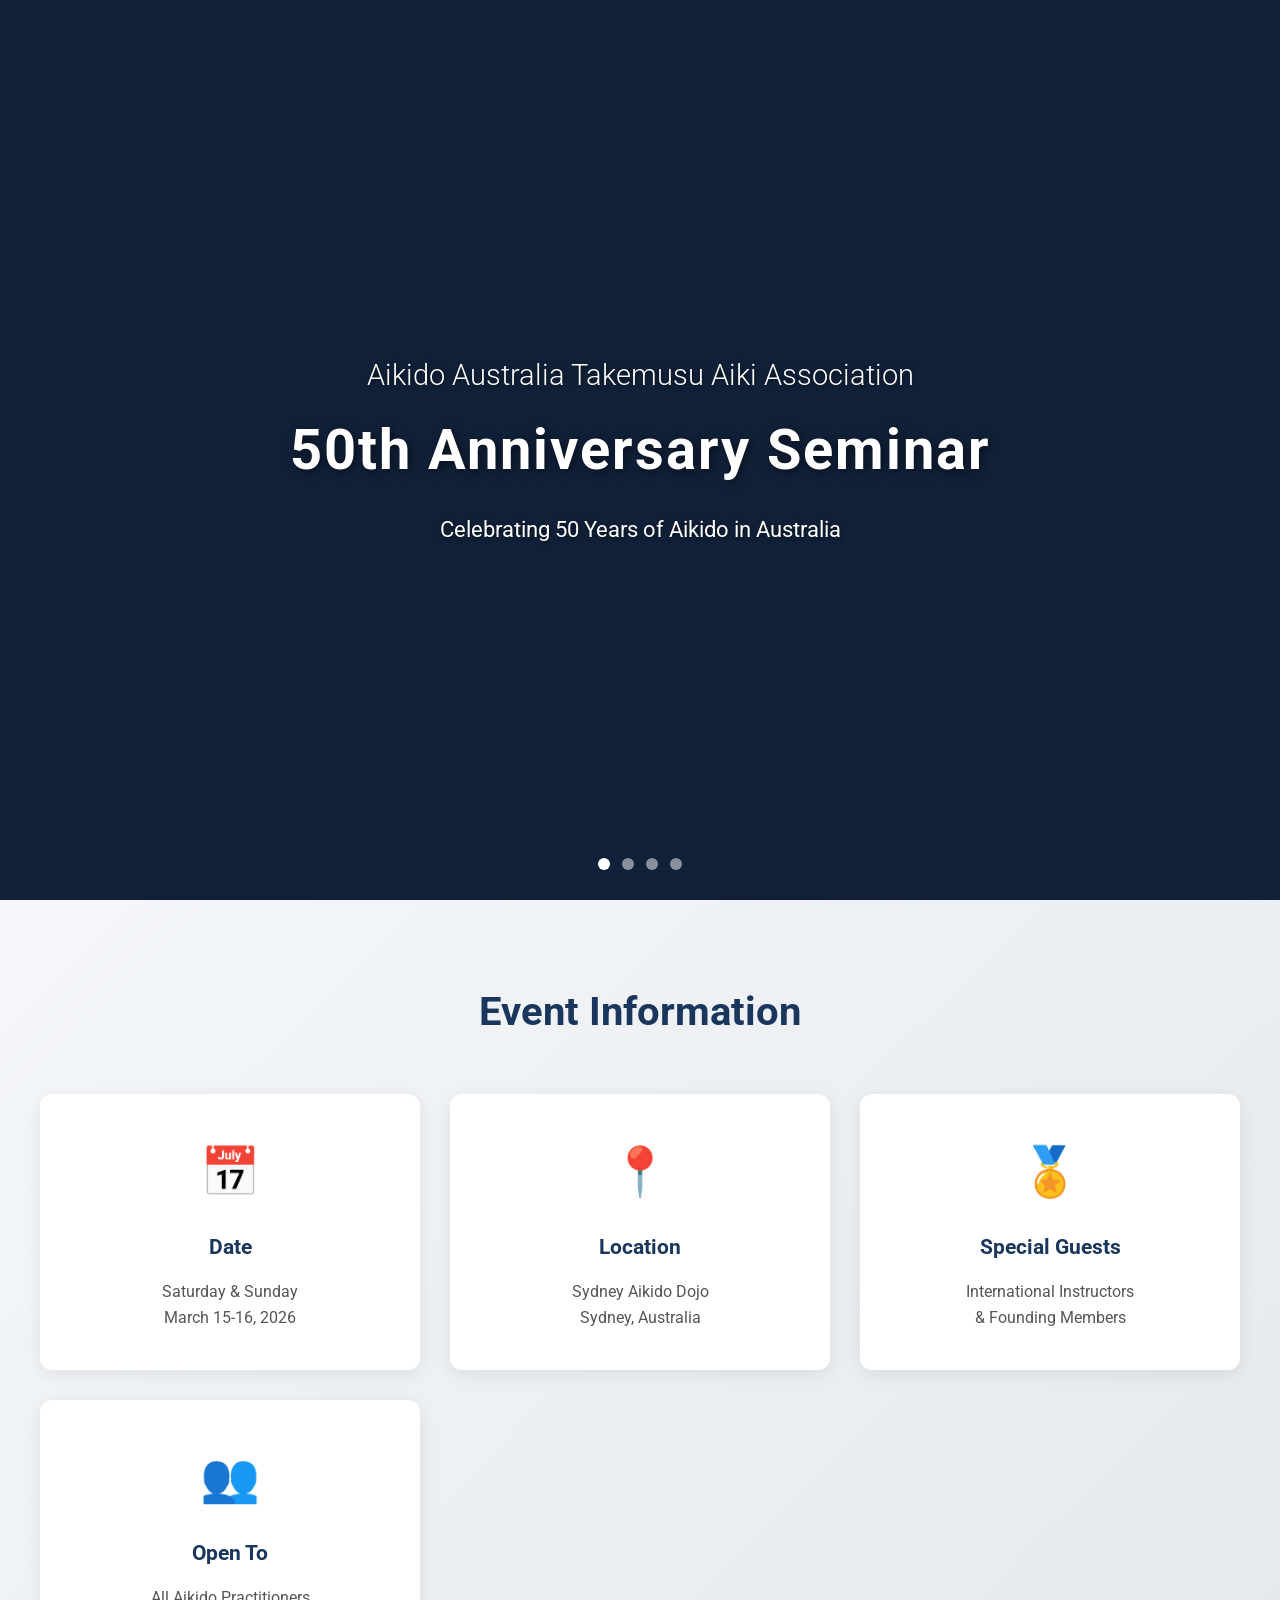
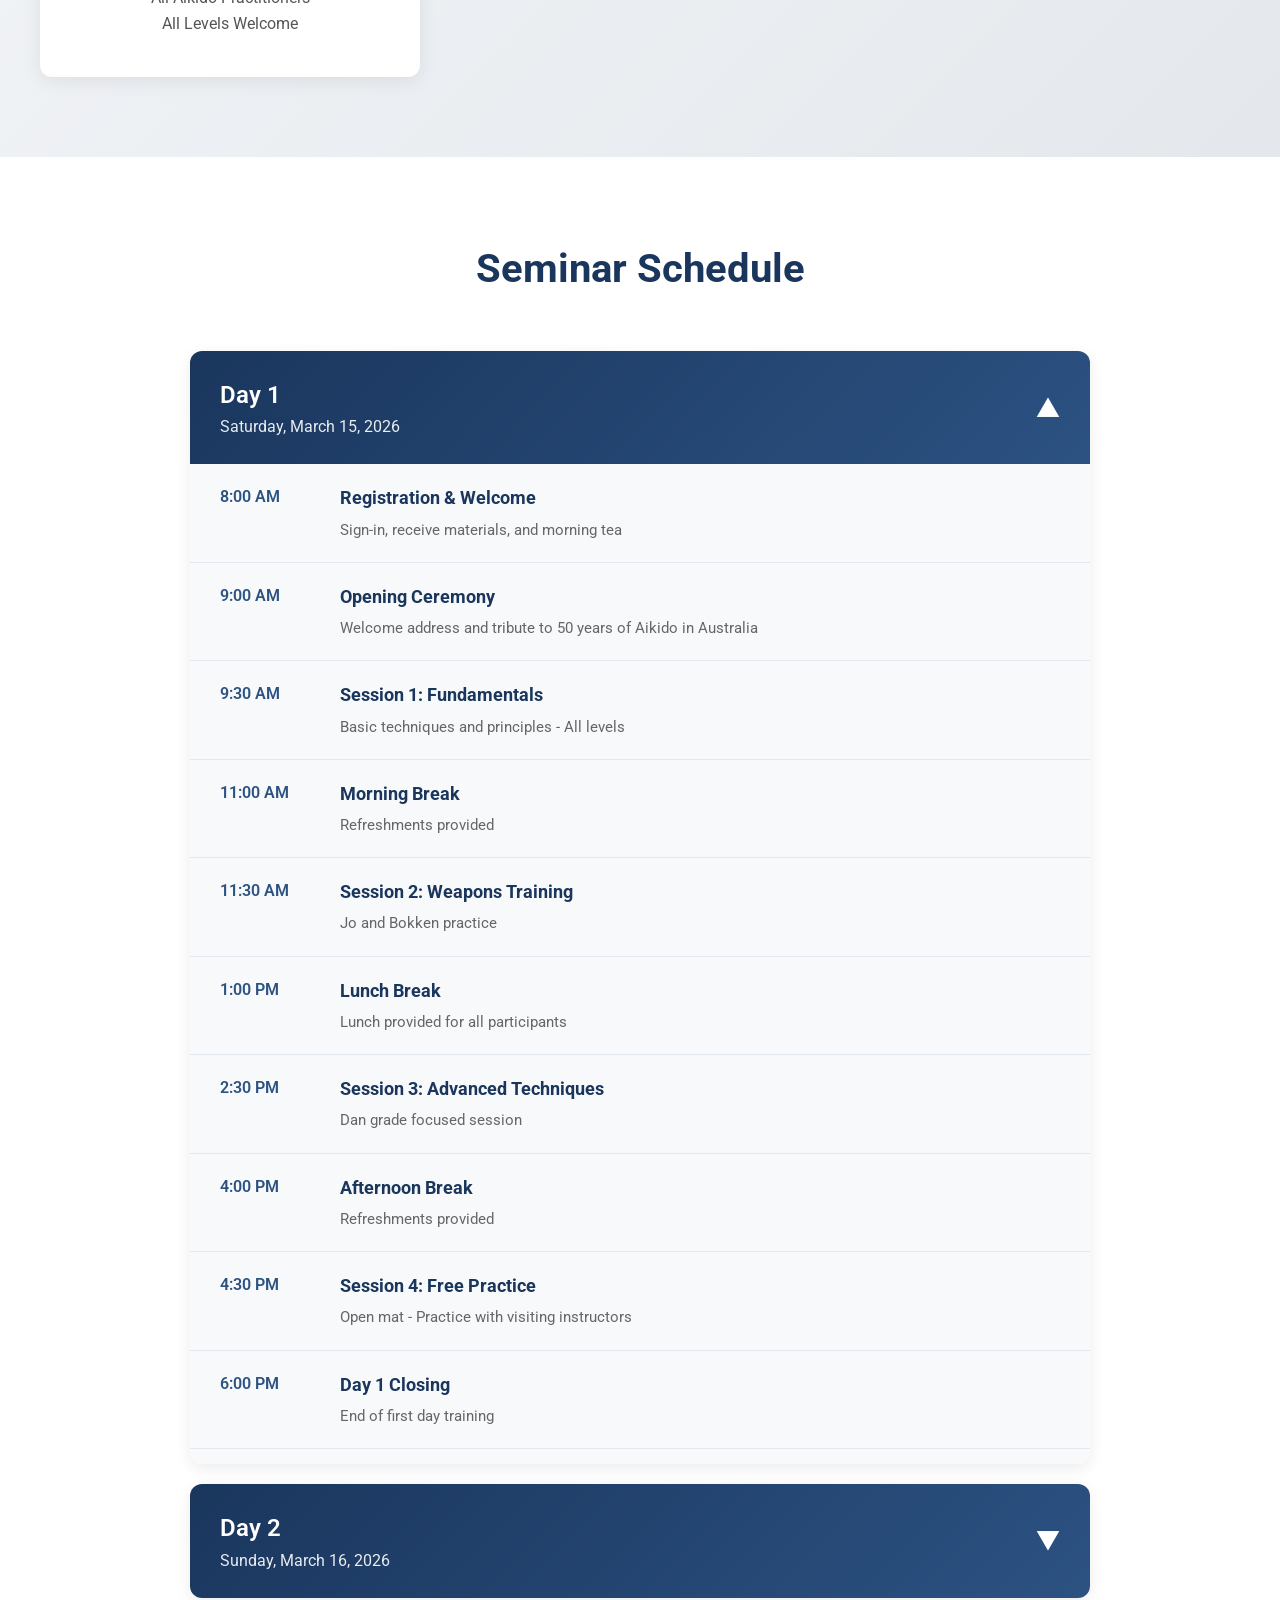
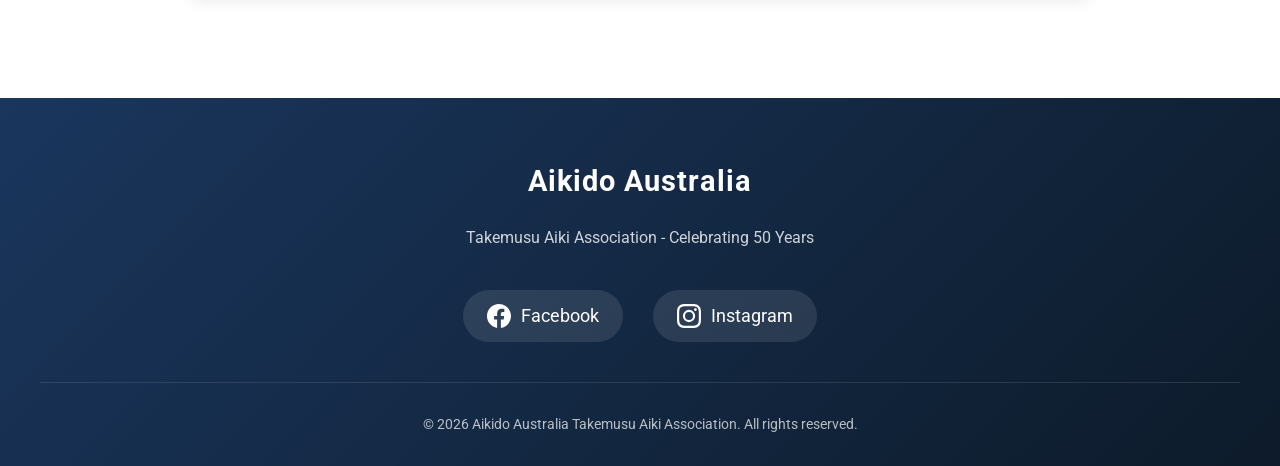
==== commit fefae5da: "Add 50th Anniversary Seminar home page - Hero section with rotating background image carousel (5s in" ====
--- a/index.html
+++ b/index.html
@@ -3,245 +3,704 @@
 <head>
     <meta charset="UTF-8">
     <meta name="viewport" content="width=device-width, initial-scale=1.0">
-    <title>50th Anniversary Aikido Seminar - Takemusu Aiki Australia</title>
-    <link rel="stylesheet" href="css/styles.css">
+    <title>Aikido Australia - 50th Anniversary Seminar</title>
+    <link rel="preconnect" href="https://fonts.googleapis.com">
+    <link rel="preconnect" href="https://fonts.gstatic.com" crossorigin>
+    <link href="https://fonts.googleapis.com/css2?family=Noto+Sans+JP:wght@300;400;500;700&family=Roboto:wght@300;400;500;700&display=swap" rel="stylesheet">
+    <style>
+        * {
+            margin: 0;
+            padding: 0;
+            box-sizing: border-box;
+        }
+
+        body {
+            font-family: 'Roboto', 'Noto Sans JP', sans-serif;
+            color: #333;
+            line-height: 1.6;
+        }
+
+        /* Hero Carousel Section */
+        .hero {
+            position: relative;
+            height: 100vh;
+            min-height: 600px;
+            overflow: hidden;
+        }
+
+        .carousel {
+            position: absolute;
+            top: 0;
+            left: 0;
+            width: 100%;
+            height: 100%;
+        }
+
+        .carousel-slide {
+            position: absolute;
+            top: 0;
+            left: 0;
+            width: 100%;
+            height: 100%;
+            opacity: 0;
+            transition: opacity 1.5s ease-in-out;
+            background-size: cover;
+            background-position: center;
+        }
+
+        .carousel-slide.active {
+            opacity: 1;
+        }
+
+        .carousel-slide:nth-child(1) {
+            background-image: linear-gradient(rgba(0,0,0,0.4), rgba(0,0,0,0.4)),
+                url('images/aikido-1.jpg');
+            background-color: #1a365d;
+        }
+
+        .carousel-slide:nth-child(2) {
+            background-image: linear-gradient(rgba(0,0,0,0.4), rgba(0,0,0,0.4)),
+                url('images/aikido-2.jpg');
+            background-color: #2c5282;
+        }
+
+        .carousel-slide:nth-child(3) {
+            background-image: linear-gradient(rgba(0,0,0,0.4), rgba(0,0,0,0.4)),
+                url('images/aikido-3.jpg');
+            background-color: #2b6cb0;
+        }
+
+        .carousel-slide:nth-child(4) {
+            background-image: linear-gradient(rgba(0,0,0,0.4), rgba(0,0,0,0.4)),
+                url('images/aikido-4.jpg');
+            background-color: #3182ce;
+        }
+
+        .carousel-indicators {
+            position: absolute;
+            bottom: 30px;
+            left: 50%;
+            transform: translateX(-50%);
+            display: flex;
+            gap: 12px;
+            z-index: 10;
+        }
+
+        .carousel-indicator {
+            width: 12px;
+            height: 12px;
+            border-radius: 50%;
+            background: rgba(255, 255, 255, 0.5);
+            cursor: pointer;
+            transition: background 0.3s ease;
+        }
+
+        .carousel-indicator.active {
+            background: #fff;
+        }
+
+        .hero-content {
+            position: absolute;
+            top: 50%;
+            left: 50%;
+            transform: translate(-50%, -50%);
+            text-align: center;
+            color: #fff;
+            z-index: 5;
+            width: 90%;
+            max-width: 900px;
+        }
+
+        .hero-content h1 {
+            font-size: 3.5rem;
+            font-weight: 700;
+            margin-bottom: 1rem;
+            text-shadow: 2px 2px 8px rgba(0,0,0,0.5);
+            letter-spacing: 2px;
+        }
+
+        .hero-content .subtitle {
+            font-size: 1.8rem;
+            font-weight: 300;
+            margin-bottom: 0.5rem;
+            text-shadow: 1px 1px 4px rgba(0,0,0,0.5);
+        }
+
+        .hero-content .date {
+            font-size: 1.4rem;
+            font-weight: 400;
+            text-shadow: 1px 1px 4px rgba(0,0,0,0.5);
+        }
+
+        /* Event Info Section */
+        .event-info {
+            padding: 80px 20px;
+            background: linear-gradient(135deg, #f5f7fa 0%, #e4e8ec 100%);
+        }
+
+        .container {
+            max-width: 1200px;
+            margin: 0 auto;
+        }
+
+        .section-title {
+            text-align: center;
+            font-size: 2.5rem;
+            color: #1a365d;
+            margin-bottom: 50px;
+            font-weight: 700;
+        }
+
+        .info-grid {
+            display: grid;
+            grid-template-columns: repeat(auto-fit, minmax(280px, 1fr));
+            gap: 30px;
+        }
+
+        .info-card {
+            background: #fff;
+            padding: 40px 30px;
+            border-radius: 12px;
+            box-shadow: 0 4px 20px rgba(0,0,0,0.08);
+            text-align: center;
+            transition: transform 0.3s ease, box-shadow 0.3s ease;
+        }
+
+        .info-card:hover {
+            transform: translateY(-5px);
+            box-shadow: 0 8px 30px rgba(0,0,0,0.12);
+        }
+
+        .info-card-icon {
+            font-size: 3rem;
+            margin-bottom: 20px;
+        }
+
+        .info-card h3 {
+            font-size: 1.3rem;
+            color: #1a365d;
+            margin-bottom: 15px;
+        }
+
+        .info-card p {
+            color: #555;
+            font-size: 1rem;
+        }
+
+        /* Schedule Section */
+        .schedule-section {
+            padding: 80px 20px;
+            background: #fff;
+        }
+
+        .schedule-accordion {
+            max-width: 900px;
+            margin: 0 auto;
+        }
+
+        .schedule-day {
+            margin-bottom: 20px;
+            border-radius: 12px;
+            overflow: hidden;
+            box-shadow: 0 4px 15px rgba(0,0,0,0.08);
+        }
+
+        .schedule-day-header {
+            background: linear-gradient(135deg, #1a365d 0%, #2c5282 100%);
+            color: #fff;
+            padding: 25px 30px;
+            cursor: pointer;
+            display: flex;
+            justify-content: space-between;
+            align-items: center;
+            transition: background 0.3s ease;
+        }
+
+        .schedule-day-header:hover {
+            background: linear-gradient(135deg, #2c5282 0%, #3182ce 100%);
+        }
+
+        .schedule-day-header h3 {
+            font-size: 1.5rem;
+            font-weight: 600;
+        }
+
+        .schedule-day-header .date-info {
+            font-size: 1rem;
+            opacity: 0.9;
+        }
+
+        .schedule-day-header .toggle-icon {
+            font-size: 1.5rem;
+            transition: transform 0.3s ease;
+        }
+
+        .schedule-day.expanded .toggle-icon {
+            transform: rotate(180deg);
+        }
+
+        .schedule-day-content {
+            max-height: 0;
+            overflow: hidden;
+            transition: max-height 0.4s ease-out;
+            background: #f8f9fa;
+        }
+
+        .schedule-day.expanded .schedule-day-content {
+            max-height: 1000px;
+        }
+
+        .schedule-item {
+            display: flex;
+            padding: 20px 30px;
+            border-bottom: 1px solid #e2e8f0;
+            transition: background 0.2s ease;
+        }
+
+        .schedule-item:last-child {
+            border-bottom: none;
+        }
+
+        .schedule-item:hover {
+            background: #edf2f7;
+        }
+
+        .schedule-time {
+            min-width: 120px;
+            font-weight: 600;
+            color: #2c5282;
+            font-size: 1rem;
+        }
+
+        .schedule-details h4 {
+            color: #1a365d;
+            font-size: 1.1rem;
+            margin-bottom: 5px;
+        }
+
+        .schedule-details p {
+            color: #666;
+            font-size: 0.95rem;
+        }
+
+        /* Footer */
+        footer {
+            background: linear-gradient(135deg, #1a365d 0%, #0d1b2a 100%);
+            color: #fff;
+            padding: 60px 20px 30px;
+        }
+
+        .footer-content {
+            max-width: 1200px;
+            margin: 0 auto;
+            text-align: center;
+        }
+
+        .footer-logo {
+            font-size: 1.8rem;
+            font-weight: 700;
+            margin-bottom: 20px;
+            letter-spacing: 1px;
+        }
+
+        .footer-tagline {
+            font-size: 1rem;
+            opacity: 0.8;
+            margin-bottom: 40px;
+        }
+
+        .social-links {
+            display: flex;
+            justify-content: center;
+            gap: 30px;
+            margin-bottom: 40px;
+        }
+
+        .social-link {
+            display: flex;
+            align-items: center;
+            gap: 10px;
+            color: #fff;
+            text-decoration: none;
+            font-size: 1.1rem;
+            padding: 12px 24px;
+            border-radius: 30px;
+            background: rgba(255,255,255,0.1);
+            transition: background 0.3s ease, transform 0.3s ease;
+        }
+
+        .social-link:hover {
+            background: rgba(255,255,255,0.2);
+            transform: translateY(-3px);
+        }
+
+        .social-link svg {
+            width: 24px;
+            height: 24px;
+            fill: currentColor;
+        }
+
+        .footer-bottom {
+            padding-top: 30px;
+            border-top: 1px solid rgba(255,255,255,0.1);
+        }
+
+        .footer-bottom p {
+            font-size: 0.9rem;
+            opacity: 0.7;
+        }
+
+        /* Responsive Design */
+        @media (max-width: 768px) {
+            .hero-content h1 {
+                font-size: 2.2rem;
+            }
+
+            .hero-content .subtitle {
+                font-size: 1.3rem;
+            }
+
+            .hero-content .date {
+                font-size: 1.1rem;
+            }
+
+            .section-title {
+                font-size: 2rem;
+            }
+
+            .schedule-day-header {
+                padding: 20px;
+            }
+
+            .schedule-day-header h3 {
+                font-size: 1.2rem;
+            }
+
+            .schedule-item {
+                flex-direction: column;
+                padding: 15px 20px;
+            }
+
+            .schedule-time {
+                margin-bottom: 8px;
+            }
+
+            .social-links {
+                flex-direction: column;
+                gap: 15px;
+                align-items: center;
+            }
+        }
+    </style>
 </head>
 <body>
-    <header class="hero">
+    <!-- Hero Section with Carousel -->
+    <section class="hero">
+        <div class="carousel">
+            <div class="carousel-slide active"></div>
+            <div class="carousel-slide"></div>
+            <div class="carousel-slide"></div>
+            <div class="carousel-slide"></div>
+        </div>
+        <div class="carousel-indicators">
+            <div class="carousel-indicator active" data-index="0"></div>
+            <div class="carousel-indicator" data-index="1"></div>
+            <div class="carousel-indicator" data-index="2"></div>
+            <div class="carousel-indicator" data-index="3"></div>
+        </div>
         <div class="hero-content">
-            <div class="japanese-text">武産合気オ</div>
-            <div class="japanese-text-sub">ストラリア</div>
+            <p class="subtitle">Aikido Australia Takemusu Aiki Association</p>
             <h1>50th Anniversary Seminar</h1>
-            <p class="tagline">Takemusu Aiki Australia</p>
+            <p class="date">Celebrating 50 Years of Aikido in Australia</p>
         </div>
-    </header>
-
-    <nav class="main-nav">
-        <ul>
-            <li><a href="#schedule">Schedule</a></li>
-            <li><a href="#registration">Registration</a></li>
-            <li><a href="#venue">Venue</a></li>
-            <li><a href="#gallery">Gallery</a></li>
-            <li><a href="#contact">Contact</a></li>
-        </ul>
-    </nav>
-
-    <main>
-        <section id="schedule" class="section">
-            <div class="container">
-                <h2>Seminar Times</h2>
-
-                <div class="day-schedule">
-                    <h3>DAY 2</h3>
-                    <p class="day-date">Sunday, 1 November</p>
-
-                    <div class="schedule-grid">
-                        <div class="schedule-item">
-                            <span class="time">08:30-09:00</span>
-                            <span class="activity">Registration</span>
-                        </div>
-
-                        <div class="schedule-item">
-                            <span class="time">09:00-10:30</span>
-                            <div class="activity">
-                                <strong>Ken techniques.</strong> Kihon ken suburi (100 cuts)<br>
-                                7 Ken awase, Kimusubi-no-tachi, 5 Kumi-tachi & variations
-                            </div>
-                        </div>
-
-                        <div class="schedule-item break">
-                            <span class="time">10:30-10:45</span>
-                            <span class="activity">Break</span>
-                        </div>
-
-                        <div class="schedule-item">
-                            <span class="time">10:45-12:15</span>
-                            <div class="activity">
-                                <strong>Jo techniques.</strong><br>
-                                31 Jo kata, 13 Jo kata, 7 Jo awase, 10 Kumi-jo, 31 Jo awase
-                            </div>
-                        </div>
-
-                        <div class="schedule-item break">
-                            <span class="time">12:15-13:30</span>
-                            <span class="activity">Lunch</span>
-                        </div>
-
-                        <div class="schedule-item">
-                            <span class="time">13:30-15:00</span>
-                            <div class="activity">
-                                <strong>Demonstration</strong> by Aikido instructors & related Japanese martial art instructors (kenjitsu, jujitsu)
+    </section>
+
+    <!-- Event Information -->
+    <section class="event-info">
+        <div class="container">
+            <h2 class="section-title">Event Information</h2>
+            <div class="info-grid">
+                <div class="info-card">
+                    <div class="info-card-icon">&#128197;</div>
+                    <h3>Date</h3>
+                    <p>Saturday & Sunday<br>March 15-16, 2026</p>
+                </div>
+                <div class="info-card">
+                    <div class="info-card-icon">&#128205;</div>
+                    <h3>Location</h3>
+                    <p>Sydney Aikido Dojo<br>Sydney, Australia</p>
+                </div>
+                <div class="info-card">
+                    <div class="info-card-icon">&#127941;</div>
+                    <h3>Special Guests</h3>
+                    <p>International Instructors<br>& Founding Members</p>
+                </div>
+                <div class="info-card">
+                    <div class="info-card-icon">&#128101;</div>
+                    <h3>Open To</h3>
+                    <p>All Aikido Practitioners<br>All Levels Welcome</p>
+                </div>
+            </div>
+        </div>
+    </section>
+
+    <!-- Seminar Schedule -->
+    <section class="schedule-section">
+        <div class="container">
+            <h2 class="section-title">Seminar Schedule</h2>
+            <div class="schedule-accordion">
+                <!-- Day 1 -->
+                <div class="schedule-day">
+                    <div class="schedule-day-header" onclick="toggleDay(this)">
+                        <div>
+                            <h3>Day 1</h3>
+                            <span class="date-info">Saturday, March 15, 2026</span>
+                        </div>
+                        <span class="toggle-icon">&#9660;</span>
+                    </div>
+                    <div class="schedule-day-content">
+                        <div class="schedule-item">
+                            <div class="schedule-time">8:00 AM</div>
+                            <div class="schedule-details">
+                                <h4>Registration & Welcome</h4>
+                                <p>Sign-in, receive materials, and morning tea</p>
+                            </div>
+                        </div>
+                        <div class="schedule-item">
+                            <div class="schedule-time">9:00 AM</div>
+                            <div class="schedule-details">
+                                <h4>Opening Ceremony</h4>
+                                <p>Welcome address and tribute to 50 years of Aikido in Australia</p>
+                            </div>
+                        </div>
+                        <div class="schedule-item">
+                            <div class="schedule-time">9:30 AM</div>
+                            <div class="schedule-details">
+                                <h4>Session 1: Fundamentals</h4>
+                                <p>Basic techniques and principles - All levels</p>
+                            </div>
+                        </div>
+                        <div class="schedule-item">
+                            <div class="schedule-time">11:00 AM</div>
+                            <div class="schedule-details">
+                                <h4>Morning Break</h4>
+                                <p>Refreshments provided</p>
+                            </div>
+                        </div>
+                        <div class="schedule-item">
+                            <div class="schedule-time">11:30 AM</div>
+                            <div class="schedule-details">
+                                <h4>Session 2: Weapons Training</h4>
+                                <p>Jo and Bokken practice</p>
+                            </div>
+                        </div>
+                        <div class="schedule-item">
+                            <div class="schedule-time">1:00 PM</div>
+                            <div class="schedule-details">
+                                <h4>Lunch Break</h4>
+                                <p>Lunch provided for all participants</p>
+                            </div>
+                        </div>
+                        <div class="schedule-item">
+                            <div class="schedule-time">2:30 PM</div>
+                            <div class="schedule-details">
+                                <h4>Session 3: Advanced Techniques</h4>
+                                <p>Dan grade focused session</p>
+                            </div>
+                        </div>
+                        <div class="schedule-item">
+                            <div class="schedule-time">4:00 PM</div>
+                            <div class="schedule-details">
+                                <h4>Afternoon Break</h4>
+                                <p>Refreshments provided</p>
+                            </div>
+                        </div>
+                        <div class="schedule-item">
+                            <div class="schedule-time">4:30 PM</div>
+                            <div class="schedule-details">
+                                <h4>Session 4: Free Practice</h4>
+                                <p>Open mat - Practice with visiting instructors</p>
+                            </div>
+                        </div>
+                        <div class="schedule-item">
+                            <div class="schedule-time">6:00 PM</div>
+                            <div class="schedule-details">
+                                <h4>Day 1 Closing</h4>
+                                <p>End of first day training</p>
+                            </div>
+                        </div>
+                        <div class="schedule-item">
+                            <div class="schedule-time">7:30 PM</div>
+                            <div class="schedule-details">
+                                <h4>Anniversary Dinner</h4>
+                                <p>Celebration dinner (separate registration required)</p>
+                            </div>
+                        </div>
+                    </div>
+                </div>
+
+                <!-- Day 2 -->
+                <div class="schedule-day">
+                    <div class="schedule-day-header" onclick="toggleDay(this)">
+                        <div>
+                            <h3>Day 2</h3>
+                            <span class="date-info">Sunday, March 16, 2026</span>
+                        </div>
+                        <span class="toggle-icon">&#9660;</span>
+                    </div>
+                    <div class="schedule-day-content">
+                        <div class="schedule-item">
+                            <div class="schedule-time">8:30 AM</div>
+                            <div class="schedule-details">
+                                <h4>Morning Warm-up</h4>
+                                <p>Stretching and preparation</p>
+                            </div>
+                        </div>
+                        <div class="schedule-item">
+                            <div class="schedule-time">9:00 AM</div>
+                            <div class="schedule-details">
+                                <h4>Session 5: Takemusu Aiki</h4>
+                                <p>Traditional techniques and philosophy</p>
+                            </div>
+                        </div>
+                        <div class="schedule-item">
+                            <div class="schedule-time">10:30 AM</div>
+                            <div class="schedule-details">
+                                <h4>Morning Break</h4>
+                                <p>Refreshments provided</p>
+                            </div>
+                        </div>
+                        <div class="schedule-item">
+                            <div class="schedule-time">11:00 AM</div>
+                            <div class="schedule-details">
+                                <h4>Session 6: Multiple Attackers</h4>
+                                <p>Randori and multiple attack scenarios</p>
+                            </div>
+                        </div>
+                        <div class="schedule-item">
+                            <div class="schedule-time">12:30 PM</div>
+                            <div class="schedule-details">
+                                <h4>Lunch Break</h4>
+                                <p>Lunch provided for all participants</p>
+                            </div>
+                        </div>
+                        <div class="schedule-item">
+                            <div class="schedule-time">2:00 PM</div>
+                            <div class="schedule-details">
+                                <h4>Session 7: Special Guest Instructor</h4>
+                                <p>International guest instructor class</p>
+                            </div>
+                        </div>
+                        <div class="schedule-item">
+                            <div class="schedule-time">3:30 PM</div>
+                            <div class="schedule-details">
+                                <h4>Afternoon Break</h4>
+                                <p>Refreshments provided</p>
+                            </div>
+                        </div>
+                        <div class="schedule-item">
+                            <div class="schedule-time">4:00 PM</div>
+                            <div class="schedule-details">
+                                <h4>Session 8: Combined Practice</h4>
+                                <p>All levels training together</p>
+                            </div>
+                        </div>
+                        <div class="schedule-item">
+                            <div class="schedule-time">5:00 PM</div>
+                            <div class="schedule-details">
+                                <h4>Closing Ceremony</h4>
+                                <p>Acknowledgements, awards, and farewell</p>
+                            </div>
+                        </div>
+                        <div class="schedule-item">
+                            <div class="schedule-time">5:30 PM</div>
+                            <div class="schedule-details">
+                                <h4>Seminar Ends</h4>
+                                <p>Group photo and farewells</p>
                             </div>
                         </div>
                     </div>
                 </div>
             </div>
-        </section>
-
-        <section id="registration" class="section section-alt">
-            <div class="container">
-                <h2>Registration & Payment</h2>
-
-                <div class="registration-content">
-                    <div class="fee-box">
-                        <h3>Seminar Fee</h3>
-                        <div class="price">$150</div>
-                        <p>for training at the entire seminar – two days</p>
-                    </div>
-
-                    <div class="fee-box">
-                        <h3>Saturday Dinner Party</h3>
-                        <div class="price">$40</div>
-                        <p>with Takayasu Sensei at a local restaurant<br>
-                        <em>(dinner party is optional, all seminar participants welcome)</em></p>
-                    </div>
-
-                    <div class="fee-box">
-                        <h3>Observer Fee</h3>
-                        <div class="price">$20</div>
-                        <p>per day to observe the seminar from a visitors area<br>
-                        <em>No entrance fee for Aikido and AJF instructors observing the seminar with prior approval – please contact the seminar organisers.</em></p>
-                    </div>
-                </div>
-
-                <div class="register-info">
-                    <p class="highlight">Please register online to secure your spot (limit 100)</p>
-                    <p>To register, please visit <a href="https://www.aikidoaus.com.au" target="_blank">www.aikidoaus.com.au</a> and follow the links to the seminar information. You will also find payment details there.</p>
-                </div>
+        </div>
+    </section>
+
+    <!-- Footer -->
+    <footer>
+        <div class="footer-content">
+            <div class="footer-logo">Aikido Australia</div>
+            <p class="footer-tagline">Takemusu Aiki Association - Celebrating 50 Years</p>
+
+            <div class="social-links">
+                <a href="https://www.facebook.com/pages/Aikido-Australia-Takemusu-Aiki-Association/176519995697354" target="_blank" rel="noopener noreferrer" class="social-link">
+                    <svg viewBox="0 0 24 24" xmlns="http://www.w3.org/2000/svg">
+                        <path d="M24 12.073c0-6.627-5.373-12-12-12s-12 5.373-12 12c0 5.99 4.388 10.954 10.125 11.854v-8.385H7.078v-3.47h3.047V9.43c0-3.007 1.792-4.669 4.533-4.669 1.312 0 2.686.235 2.686.235v2.953H15.83c-1.491 0-1.956.925-1.956 1.874v2.25h3.328l-.532 3.47h-2.796v8.385C19.612 23.027 24 18.062 24 12.073z"/>
+                    </svg>
+                    Facebook
+                </a>
+                <a href="https://www.instagram.com/aikidosydney/" target="_blank" rel="noopener noreferrer" class="social-link">
+                    <svg viewBox="0 0 24 24" xmlns="http://www.w3.org/2000/svg">
+                        <path d="M12 2.163c3.204 0 3.584.012 4.85.07 3.252.148 4.771 1.691 4.919 4.919.058 1.265.069 1.645.069 4.849 0 3.205-.012 3.584-.069 4.849-.149 3.225-1.664 4.771-4.919 4.919-1.266.058-1.644.07-4.85.07-3.204 0-3.584-.012-4.849-.07-3.26-.149-4.771-1.699-4.919-4.92-.058-1.265-.07-1.644-.07-4.849 0-3.204.013-3.583.07-4.849.149-3.227 1.664-4.771 4.919-4.919 1.266-.057 1.645-.069 4.849-.069zM12 0C8.741 0 8.333.014 7.053.072 2.695.272.273 2.69.073 7.052.014 8.333 0 8.741 0 12c0 3.259.014 3.668.072 4.948.2 4.358 2.618 6.78 6.98 6.98C8.333 23.986 8.741 24 12 24c3.259 0 3.668-.014 4.948-.072 4.354-.2 6.782-2.618 6.979-6.98.059-1.28.073-1.689.073-4.948 0-3.259-.014-3.667-.072-4.947-.196-4.354-2.617-6.78-6.979-6.98C15.668.014 15.259 0 12 0zm0 5.838a6.162 6.162 0 100 12.324 6.162 6.162 0 000-12.324zM12 16a4 4 0 110-8 4 4 0 010 8zm6.406-11.845a1.44 1.44 0 100 2.881 1.44 1.44 0 000-2.881z"/>
+                    </svg>
+                    Instagram
+                </a>
             </div>
-        </section>
-
-        <section id="venue" class="section">
-            <div class="container">
-                <h2>Seminar Venue</h2>
-
-                <div class="venue-content">
-                    <div class="venue-details">
-                        <h3>Ku-ring-gai Town Hall</h3>
-                        <address>
-                            1186 Pacific Highway,<br>
-                            Pymble, NSW 2073
-                        </address>
-                        <p class="phone">(02) xxxx</p>
-
-                        <div class="parking-info">
-                            <h4>Parking</h4>
-                            <p>Limited parking available on-site at the Town Hall</p>
-                        </div>
-                    </div>
-
-                    <div class="venue-map">
-                        <iframe
-                            src="https://www.google.com/maps/embed?pb=!1m18!1m12!1m3!1d3316.7044693826277!2d151.14296!3d-33.7448!2m3!1f0!2f0!3f0!3m2!1i1024!2i768!4f13.1!3m3!1m2!1s0x6b12a7a8e0c0e6f1%3A0x5c0a6e8c0e8e8e8e!2s1186%20Pacific%20Hwy%2C%20Pymble%20NSW%202073!5e0!3m2!1sen!2sau!4v1699000000000!5m2!1sen!2sau"
-                            width="100%"
-                            height="300"
-                            style="border:0;"
-                            allowfullscreen=""
-                            loading="lazy"
-                            referrerpolicy="no-referrer-when-downgrade">
-                        </iframe>
-                    </div>
-                </div>
-            </div>
-        </section>
-
-        <section id="gallery" class="section section-alt">
-            <div class="container">
-                <h2>Photo Gallery</h2>
-
-                <div class="gallery-grid">
-                    <div class="gallery-item">
-                        <img src="images/gallery/photo-01.jpg" alt="Aikido seminar photo 1">
-                    </div>
-                    <div class="gallery-item">
-                        <img src="images/gallery/photo-02.jpg" alt="Aikido seminar photo 2">
-                    </div>
-                    <div class="gallery-item">
-                        <img src="images/gallery/photo-03.jpg" alt="Aikido seminar photo 3">
-                    </div>
-                    <div class="gallery-item">
-                        <img src="images/gallery/photo-04.jpg" alt="Aikido seminar photo 4">
-                    </div>
-                    <div class="gallery-item">
-                        <img src="images/gallery/photo-05.jpg" alt="Aikido seminar photo 5">
-                    </div>
-                    <div class="gallery-item">
-                        <img src="images/gallery/photo-06.jpg" alt="Aikido seminar photo 6">
-                    </div>
-                    <div class="gallery-item">
-                        <img src="images/gallery/photo-07.jpg" alt="Aikido seminar photo 7">
-                    </div>
-                    <div class="gallery-item">
-                        <img src="images/gallery/photo-08.jpg" alt="Aikido seminar photo 8">
-                    </div>
-                    <div class="gallery-item">
-                        <img src="images/gallery/photo-09.jpg" alt="Aikido seminar photo 9">
-                    </div>
-                    <div class="gallery-item">
-                        <img src="images/gallery/photo-10.jpg" alt="Aikido seminar photo 10">
-                    </div>
-                    <div class="gallery-item">
-                        <img src="images/gallery/photo-11.jpg" alt="Aikido seminar photo 11">
-                    </div>
-                    <div class="gallery-item">
-                        <img src="images/gallery/photo-12.jpg" alt="Aikido seminar photo 12">
-                    </div>
-                    <div class="gallery-item">
-                        <img src="images/gallery/photo-13.jpg" alt="Aikido seminar photo 13">
-                    </div>
-                    <div class="gallery-item">
-                        <img src="images/gallery/photo-14.jpg" alt="Aikido seminar photo 14">
-                    </div>
-                    <div class="gallery-item">
-                        <img src="images/gallery/photo-15.jpg" alt="Aikido seminar photo 15">
-                    </div>
-                    <div class="gallery-item">
-                        <img src="images/gallery/photo-16.jpg" alt="Aikido seminar photo 16">
-                    </div>
-                    <div class="gallery-item">
-                        <img src="images/gallery/photo-17.jpg" alt="Aikido seminar photo 17">
-                    </div>
-                    <div class="gallery-item">
-                        <img src="images/gallery/photo-18.jpg" alt="Aikido seminar photo 18">
-                    </div>
-                    <div class="gallery-item">
-                        <img src="images/gallery/photo-19.jpg" alt="Aikido seminar photo 19">
-                    </div>
-                    <div class="gallery-item">
-                        <img src="images/gallery/photo-20.jpg" alt="Aikido seminar photo 20">
-                    </div>
-                </div>
-            </div>
-        </section>
-
-        <section id="contact" class="section">
-            <div class="container">
-                <h2>Questions?</h2>
-
-                <div class="contact-content">
-                    <p>For enquiries, please contact:</p>
-                    <p class="email"><a href="mailto:seminar@aikidoaus.com.au">seminar@aikidoaus.com.au</a></p>
-
-                    <p class="more-info">More information on the Takemusu Aiki web site:<br>
-                    <a href="https://www.aikidoaus.com.au" target="_blank">www.aikidoaus.com.au</a></p>
-                </div>
-            </div>
-        </section>
-    </main>
-
-    <footer>
-        <div class="container">
-            <div class="footer-content">
-                <div class="footer-japanese">
-                    <span>武産合気オ</span>
-                    <span>ストラリア</span>
-                </div>
-                <p>Takemusu Aiki Australia - 50th Anniversary Seminar</p>
-                <p class="copyright">&copy; 2024 Takemusu Aiki Australia. All rights reserved.</p>
+
+            <div class="footer-bottom">
+                <p>&copy; 2026 Aikido Australia Takemusu Aiki Association. All rights reserved.</p>
             </div>
         </div>
     </footer>
 
-    <script src="js/gallery.js"></script>
+    <script>
+        // Carousel functionality
+        const slides = document.querySelectorAll('.carousel-slide');
+        const indicators = document.querySelectorAll('.carousel-indicator');
+        let currentSlide = 0;
+        let slideInterval;
+
+        function goToSlide(index) {
+            slides[currentSlide].classList.remove('active');
+            indicators[currentSlide].classList.remove('active');
+            currentSlide = index;
+            if (currentSlide >= slides.length) currentSlide = 0;
+            if (currentSlide < 0) currentSlide = slides.length - 1;
+            slides[currentSlide].classList.add('active');
+            indicators[currentSlide].classList.add('active');
+        }
+
+        function nextSlide() {
+            goToSlide(currentSlide + 1);
+        }
+
+        function startCarousel() {
+            slideInterval = setInterval(nextSlide, 5000);
+        }
+
+        function stopCarousel() {
+            clearInterval(slideInterval);
+        }
+
+        // Click on indicators
+        indicators.forEach((indicator, index) => {
+            indicator.addEventListener('click', () => {
+                stopCarousel();
+                goToSlide(index);
+                startCarousel();
+            });
+        });
+
+        // Start the carousel
+        startCarousel();
+
+        // Schedule accordion functionality
+        function toggleDay(header) {
+            const dayElement = header.parentElement;
+            dayElement.classList.toggle('expanded');
+        }
+
+        // Expand Day 1 by default
+        document.querySelector('.schedule-day').classList.add('expanded');
+    </script>
 </body>
 </html>
